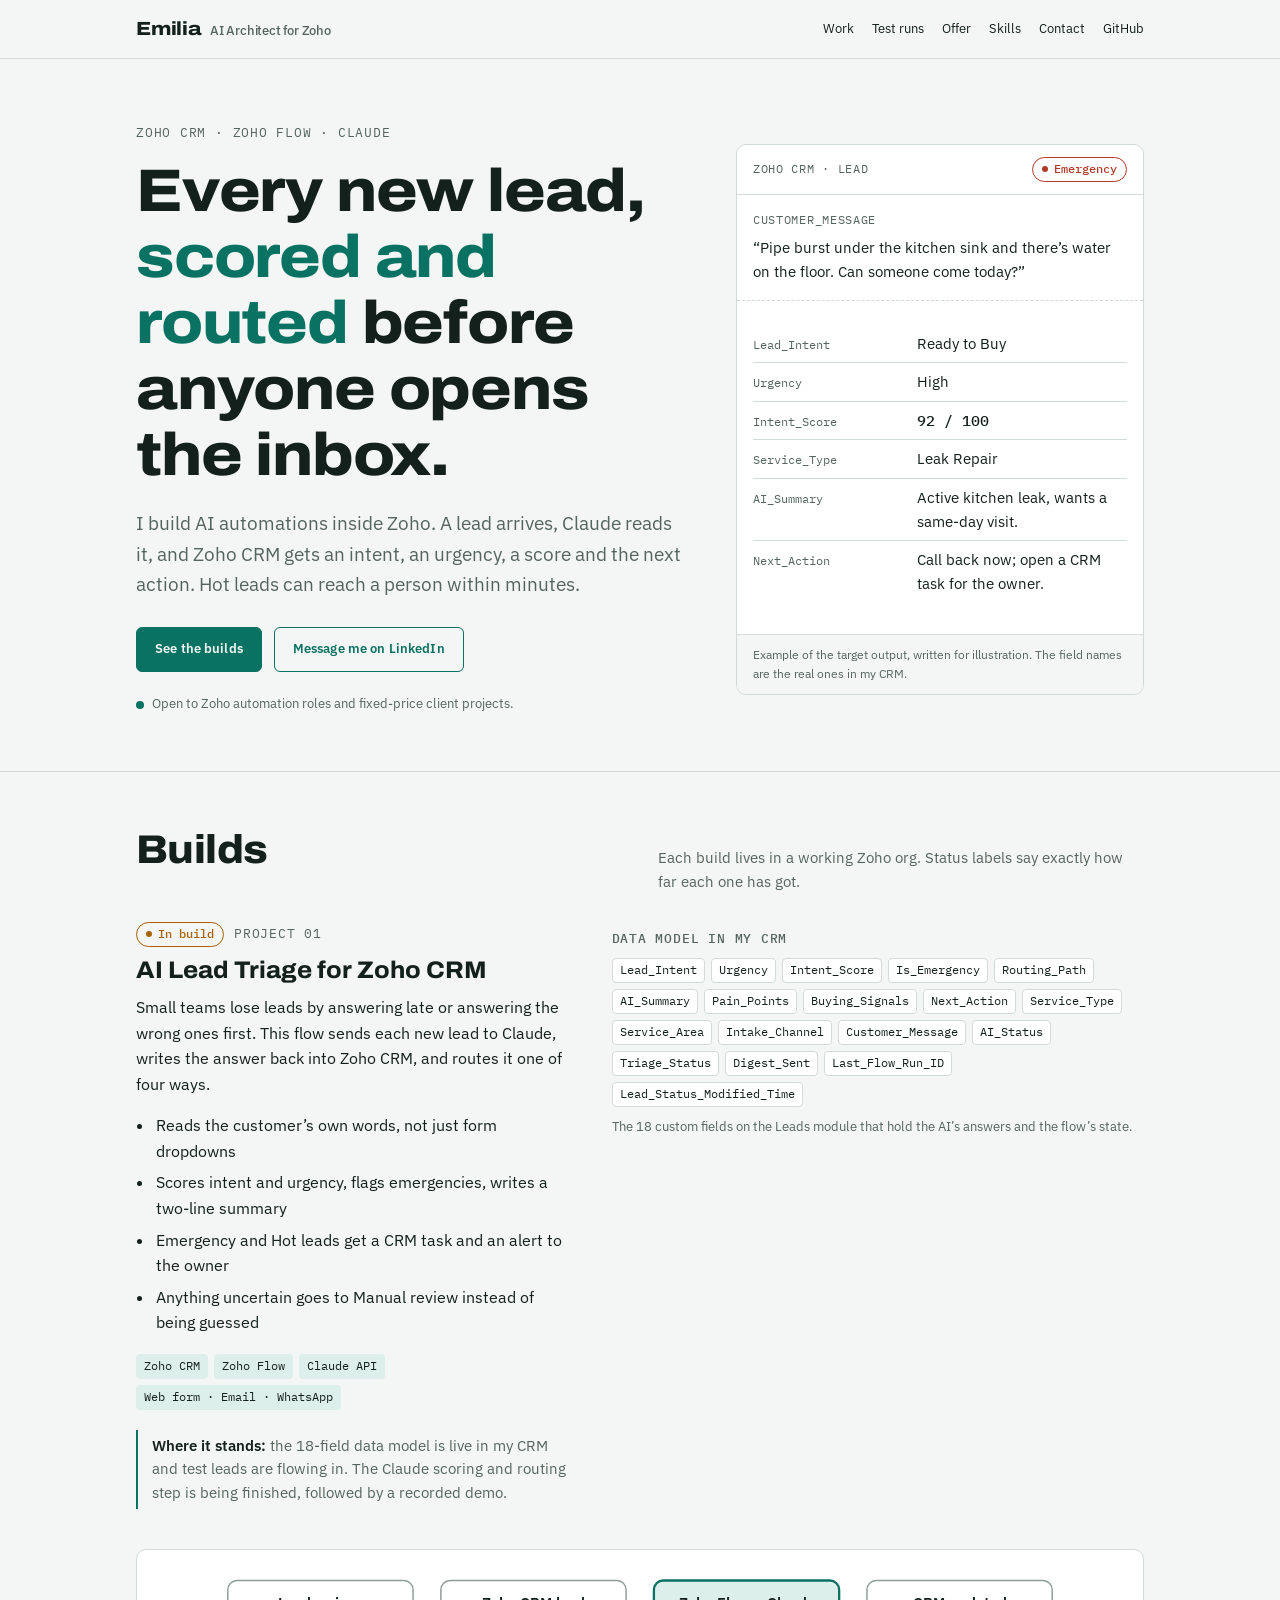
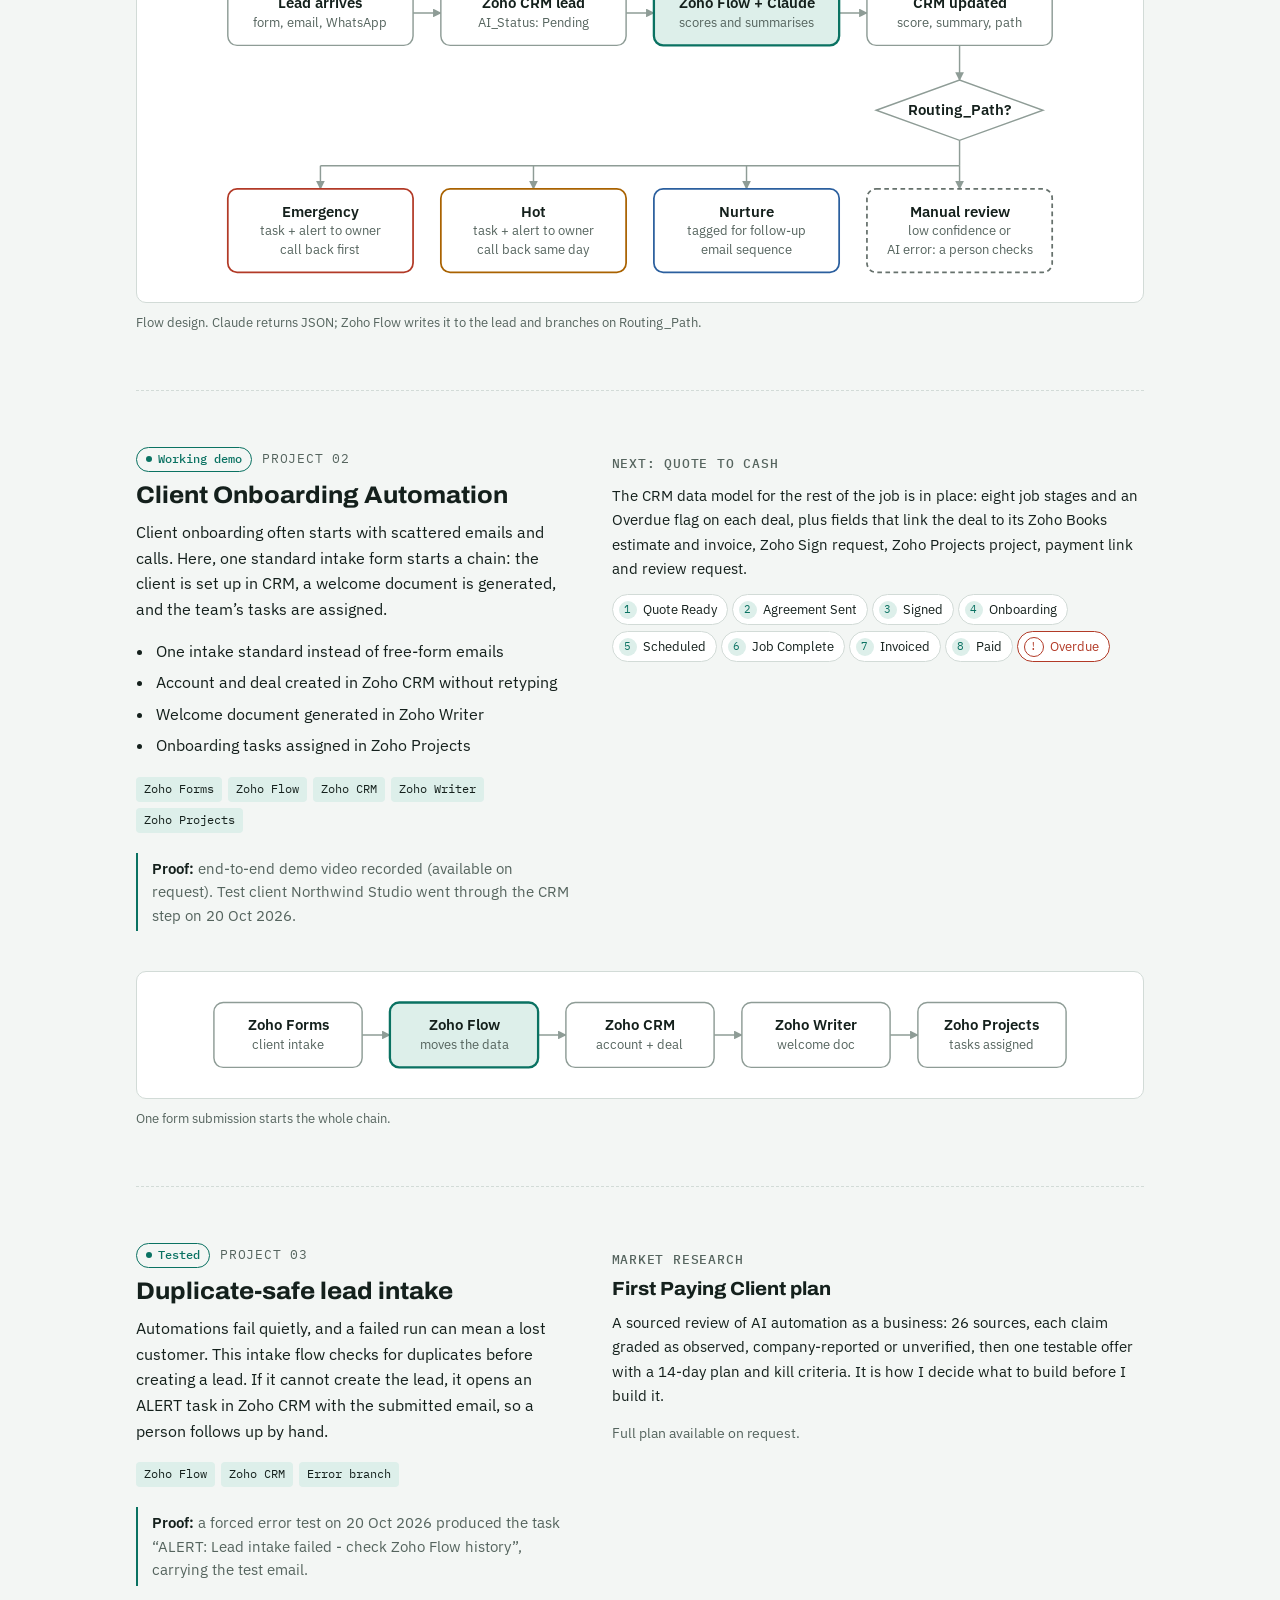
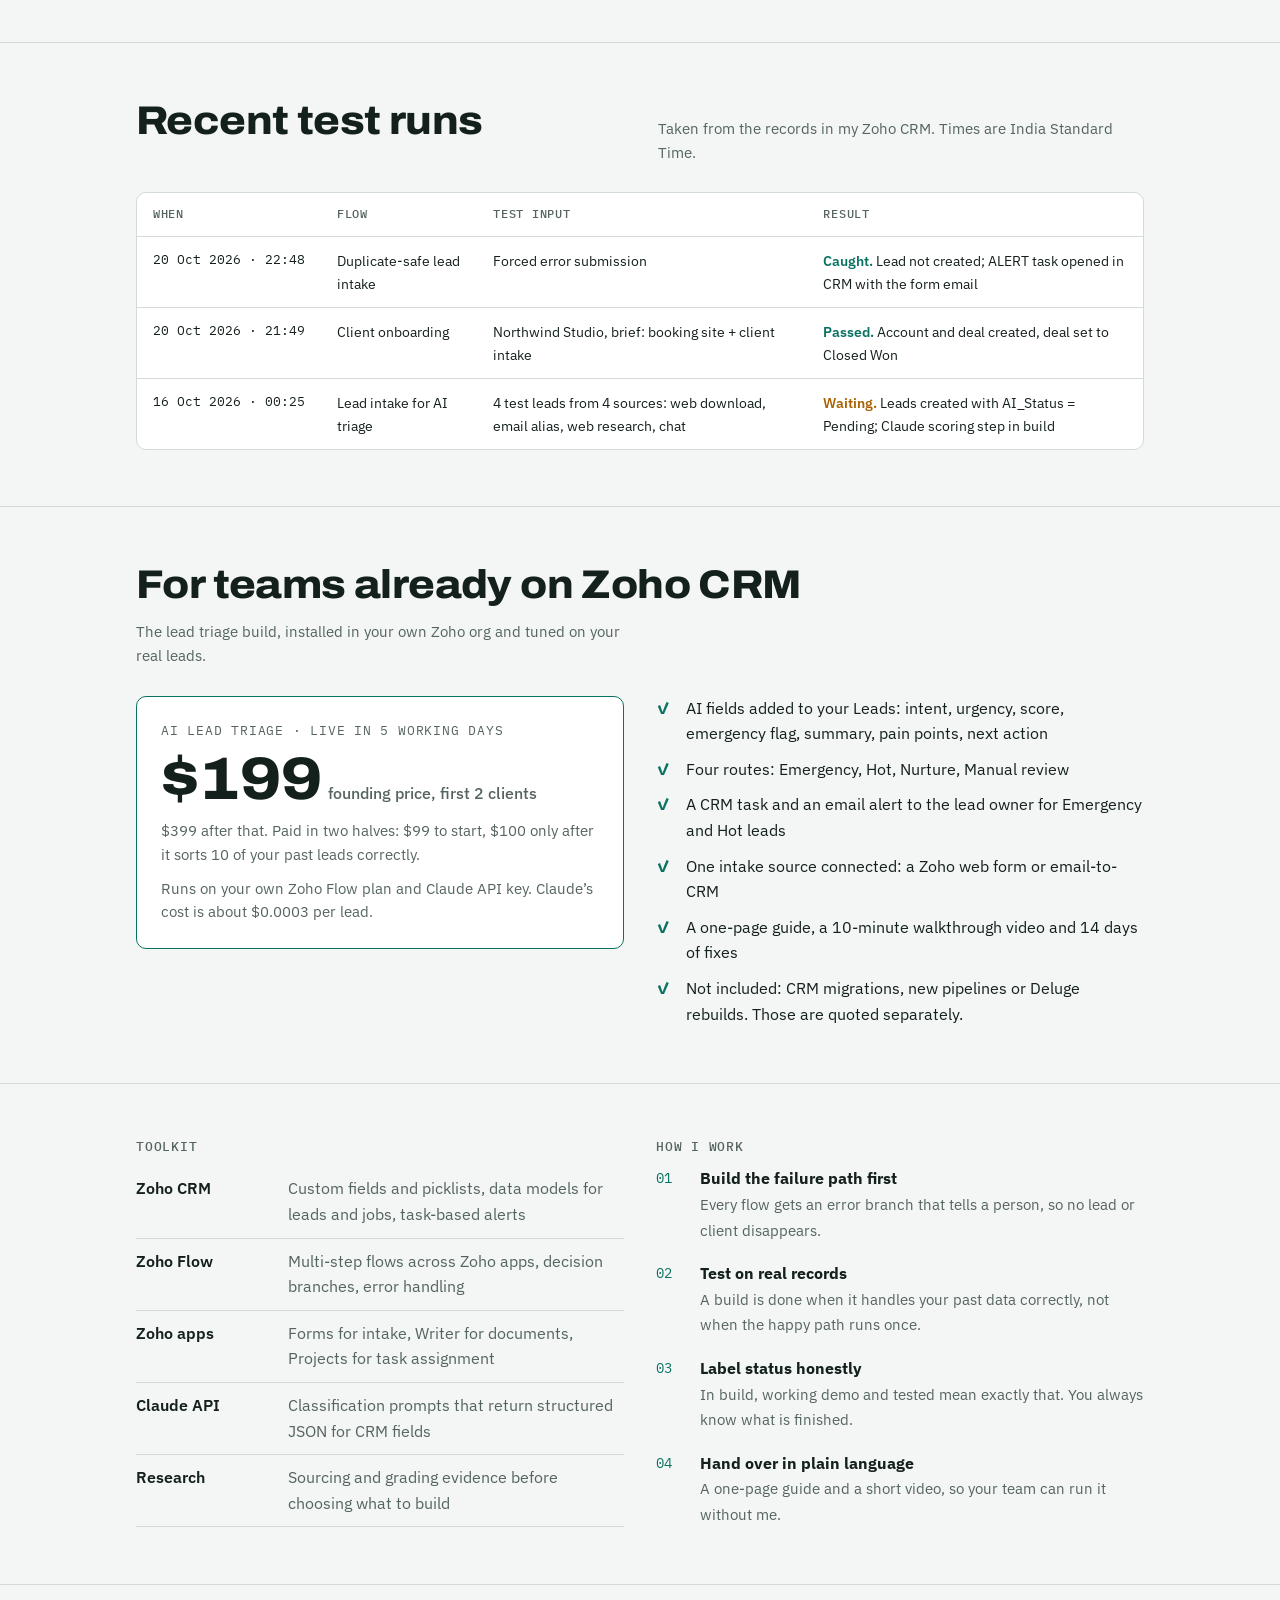
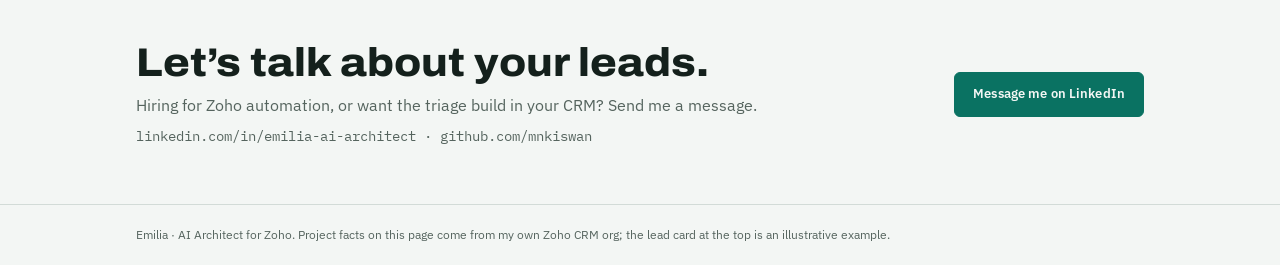
==== index.html @ be9b2804 "Add portfolio site" ====
<!doctype html>
<html lang="en">
<head>
<meta charset="utf-8">
<meta name="viewport" content="width=device-width, initial-scale=1, viewport-fit=cover">
<title>Emilia, AI Architect</title>
<meta name="description" content="Emilia, AI Architect for Zoho: AI lead triage, client onboarding and reliable Zoho Flow automations built with Zoho CRM and Claude.">
<meta property="og:title" content="Emilia, AI Architect for Zoho">
<meta property="og:description" content="Emilia, AI Architect for Zoho: AI lead triage, client onboarding and reliable Zoho Flow automations built with Zoho CRM and Claude.">
<meta property="og:type" content="website">
<meta property="og:url" content="https://mnkiswan.github.io/">
<meta name="color-scheme" content="light dark">
<link rel="icon" href="data:image/svg+xml,%3Csvg xmlns='http://www.w3.org/2000/svg' viewBox='0 0 32 32'%3E%3Crect width='32' height='32' rx='7' fill='%230A7262'/%3E%3Ctext x='16' y='22' font-family='Arial' font-weight='700' font-size='17' fill='white' text-anchor='middle'%3EE%3C/text%3E%3C/svg%3E">
<link rel="preconnect" href="https://fonts.googleapis.com">
<link rel="preconnect" href="https://fonts.gstatic.com" crossorigin>
<link rel="stylesheet" href="https://fonts.googleapis.com/css2?family=Archivo:wdth,wght@62..125,100..900&family=IBM+Plex+Mono:wght@400;500&family=IBM+Plex+Sans:wght@400;500;600&display=swap">
<style>
html { -webkit-text-size-adjust: 100%; scroll-behavior: smooth; }
body { margin: 0; }
img { max-width: 100%; }
[hidden] { display: none !important; }

/* Layout: one 1040px column on cool field-manual paper. Hero = thesis left, an example lead card right.
   Each project is a band: status chip, what it does, a schematic, then the evidence from the CRM. */
:root {
  --paper: #F3F6F4;
  --panel: #FFFFFF;
  --ink: #14201C;
  --muted: #55645E;
  --rule: #D2DBD7;
  --line: #8E9C96;
  --accent: #0A7262;
  --accent-soft: #DDEFEA;
  --crit: #B23A27;
  --hot: #A96200;
  --nurture: #2B5F9E;
  --review: #66716C;
  --f-display: "Archivo", "Arial Narrow", "Helvetica Neue", Arial, sans-serif;
  --f-body: "IBM Plex Sans", system-ui, -apple-system, "Segoe UI", Roboto, sans-serif;
  --f-mono: "IBM Plex Mono", ui-monospace, SFMono-Regular, Menlo, Consolas, monospace;
  --step--1: 0.8125rem;
  --step-0: 1rem;
  --step-1: 1.1875rem;
  --step-2: 1.5rem;
  --step-3: clamp(1.75rem, 1.2rem + 2.2vw, 2.5rem);
  --step-4: clamp(2.25rem, 1.4rem + 3.6vw, 3.75rem);
}
@media (prefers-color-scheme: dark) {
  :root:not([data-theme="light"]) {
    --paper: #0E1412; --panel: #151D1A; --ink: #E3ECE8; --muted: #98A9A2; --rule: #26322E; --line: #6A7A74;
    --accent: #48C4AE; --accent-soft: #12302A; --crit: #EA7864; --hot: #E2A443; --nurture: #78A9E6; --review: #A3AEA9;
    color-scheme: dark;
  }
}
:root[data-theme="dark"] {
  --paper: #0E1412; --panel: #151D1A; --ink: #E3ECE8; --muted: #98A9A2; --rule: #26322E; --line: #6A7A74;
  --accent: #48C4AE; --accent-soft: #12302A; --crit: #EA7864; --hot: #E2A443; --nurture: #78A9E6; --review: #A3AEA9;
  color-scheme: dark;
}

* { box-sizing: border-box; }
body {
  background: var(--paper);
  color: var(--ink);
  font-family: var(--f-body);
  font-size: var(--step-0);
  line-height: 1.6;
  -webkit-font-smoothing: antialiased;
}
.wrap {
  max-width: 1040px;
  margin: 0 auto;
  padding-left: max(16px, env(safe-area-inset-left, 0px));
  padding-right: max(16px, env(safe-area-inset-right, 0px));
}
a { color: var(--accent); text-underline-offset: 3px; }
a:focus-visible, button:focus-visible { outline: 2px solid var(--accent); outline-offset: 3px; border-radius: 4px; }
h1, h2, h3 { font-family: var(--f-display); text-wrap: balance; margin: 0; line-height: 1.1; }
p { margin: 0; }
.mono { font-family: var(--f-mono); }
.eyebrow {
  font-family: var(--f-mono); font-size: var(--step--1); letter-spacing: 0.06em; text-transform: uppercase; color: var(--muted);
}

/* Top bar */
.top { border-bottom: 1px solid var(--rule); }
.top .wrap { display: flex; flex-wrap: wrap; align-items: center; justify-content: space-between; gap: 12px; padding-block: 14px; }
.brand { font-family: var(--f-display); font-weight: 800; font-stretch: 115%; font-size: var(--step-1); letter-spacing: -0.01em; }
.brand span { color: var(--muted); font-weight: 500; font-stretch: 100%; font-family: var(--f-body); font-size: var(--step--1); margin-left: 8px; }
.nav { display: flex; flex-wrap: wrap; gap: 18px; font-size: var(--step--1); }
.nav a { color: var(--ink); text-decoration: none; }
.nav a:hover { color: var(--accent); }

/* Hero */
.hero .wrap { display: grid; grid-template-columns: minmax(0, 1.15fr) minmax(0, 0.85fr); gap: 48px; align-items: center; padding-block: 64px 56px; }
.hero h1 { font-size: var(--step-4); font-weight: 800; font-stretch: 112%; letter-spacing: -0.02em; margin-top: 14px; }
.hero h1 em { font-style: normal; color: var(--accent); }
.hero .lede { margin-top: 20px; font-size: var(--step-1); color: var(--muted); max-width: 34em; }
.cta { margin-top: 28px; display: flex; flex-wrap: wrap; gap: 12px; }
.btn {
  display: inline-flex; align-items: center; gap: 8px; padding: 11px 18px; border-radius: 6px; font-weight: 600;
  text-decoration: none; border: 1.5px solid var(--accent); font-size: var(--step--1); letter-spacing: 0.01em;
}
.btn.solid { background: var(--accent); color: var(--paper); }
.btn.ghost { color: var(--accent); background: transparent; }
.btn:hover { filter: brightness(1.08); }
.open { margin-top: 22px; font-size: var(--step--1); color: var(--muted); display: flex; align-items: center; gap: 8px; }
.open::before { content: ""; width: 8px; height: 8px; border-radius: 50%; background: var(--accent); flex: none; }

/* Example lead card */
.leadcard { background: var(--panel); border: 1px solid var(--rule); border-radius: 10px; overflow: hidden; min-width: 0; }
.leadcard header { display: flex; justify-content: space-between; align-items: center; gap: 10px; padding: 12px 16px; border-bottom: 1px solid var(--rule); }
.leadcard header .eyebrow { font-size: 0.72rem; }
.msg { padding: 16px; border-bottom: 1px dashed var(--rule); }
.msg .eyebrow { font-size: 0.72rem; }
.msg p { margin-top: 6px; font-size: 0.95rem; }
.fields { padding: 8px 16px 16px; display: grid; gap: 0; }
.field { display: grid; grid-template-columns: 9.5em minmax(0, 1fr); gap: 12px; padding: 7px 0; border-bottom: 1px solid var(--rule); align-items: baseline; }
.field:last-child { border-bottom: 0; }
.field dt { font-family: var(--f-mono); font-size: 0.78rem; color: var(--muted); }
.field dd { margin: 0; font-size: 0.92rem; min-width: 0; }
.score { font-family: var(--f-mono); font-variant-numeric: tabular-nums; font-weight: 500; }
.chip {
  display: inline-flex; align-items: center; gap: 6px; font-family: var(--f-mono); font-size: 0.74rem; font-weight: 500;
  padding: 2px 9px; border-radius: 999px; border: 1px solid currentColor; white-space: nowrap; line-height: 1.6;
}
.chip::before { content: ""; width: 6px; height: 6px; border-radius: 50%; background: currentColor; }
.c-crit { color: var(--crit); } .c-hot { color: var(--hot); } .c-nurture { color: var(--nurture); } .c-review { color: var(--review); } .c-accent { color: var(--accent); }
.note { font-size: 0.75rem; color: var(--muted); padding: 10px 16px; background: var(--paper); border-top: 1px solid var(--rule); }

/* Sections */
section.band { border-top: 1px solid var(--rule); }
section.band > .wrap { padding-block: 56px; }
.sec-head { display: flex; flex-wrap: wrap; align-items: baseline; justify-content: space-between; gap: 12px 24px; margin-bottom: 28px; }
.sec-head h2 { font-size: var(--step-3); font-weight: 800; font-stretch: 108%; letter-spacing: -0.015em; }
.sec-head p { color: var(--muted); max-width: 32em; font-size: 0.95rem; }

.project { display: grid; grid-template-columns: minmax(0, 0.9fr) minmax(0, 1.1fr); gap: 40px; }
.project + .project { margin-top: 56px; padding-top: 56px; border-top: 1px dashed var(--rule); }
.project h3 { font-size: var(--step-2); font-weight: 750; font-stretch: 105%; margin-top: 10px; }
.project .summary { margin-top: 12px; max-width: 34em; }
.project ul { margin: 16px 0 0; padding-left: 1.1em; display: grid; gap: 6px; }
.project li { padding-left: 2px; }
.stack { margin-top: 18px; display: flex; flex-wrap: wrap; gap: 6px; }
.tag { font-family: var(--f-mono); font-size: 0.74rem; padding: 3px 8px; border-radius: 4px; background: var(--accent-soft); color: var(--ink); }
.status-row { display: flex; flex-wrap: wrap; align-items: center; gap: 10px; }
.evidence { margin-top: 20px; border-left: 2px solid var(--accent); padding: 4px 0 4px 14px; font-size: 0.92rem; color: var(--muted); }
.evidence strong { color: var(--ink); font-weight: 600; }

.diagram, .side { min-width: 0; }
.project .full { grid-column: 1 / -1; order: 3; }
.full .scroll svg { max-width: 880px; margin: 0 auto; }
.side .schema { margin-top: 0; }
.scroll { overflow-x: auto; border: 1px solid var(--rule); border-radius: 10px; background: var(--panel); padding: 12px; }
.scroll svg { display: block; width: 100%; min-width: 620px; height: auto; }
.cap { margin-top: 10px; font-size: 0.8rem; color: var(--muted); }

/* SVG styling through tokens */
.d-box { fill: var(--panel); stroke: var(--line); stroke-width: 1.25; }
.d-main { fill: var(--accent-soft); stroke: var(--accent); stroke-width: 2; }
.d-edge { fill: none; stroke: var(--line); stroke-width: 1.25; }
.d-head { fill: var(--line); }
.d-name { fill: var(--ink); font-family: var(--f-body); font-weight: 600; font-size: 13px; }
.d-sub { fill: var(--muted); font-family: var(--f-body); font-size: 11.5px; }
.d-crit { fill: var(--panel); stroke: var(--crit); stroke-width: 1.5; }
.d-hot { fill: var(--panel); stroke: var(--hot); stroke-width: 1.5; }
.d-nurture { fill: var(--panel); stroke: var(--nurture); stroke-width: 1.5; }
.d-review { fill: var(--panel); stroke: var(--review); stroke-width: 1.5; stroke-dasharray: 4 3; }

/* Field list (data model) */
.schema { margin-top: 20px; display: flex; flex-wrap: wrap; gap: 6px; }
.schema code { font-family: var(--f-mono); font-size: 0.74rem; padding: 2px 7px; border: 1px solid var(--rule); border-radius: 4px; color: var(--ink); background: var(--panel); }

/* Job lifecycle stepper */
.stages { list-style: none; margin: 14px 0 0; padding: 0; display: flex; flex-wrap: wrap; gap: 6px 4px; counter-reset: st; }
.stages li { counter-increment: st; display: inline-flex; align-items: center; gap: 6px; font-size: 0.82rem; padding: 4px 10px 4px 6px; border: 1px solid var(--rule); border-radius: 999px; background: var(--panel); }
.stages li::before { content: counter(st); font-family: var(--f-mono); font-size: 0.7rem; width: 18px; height: 18px; border-radius: 50%; display: inline-grid; place-items: center; background: var(--accent-soft); color: var(--accent); }
.stages li.exception { border-color: var(--crit); color: var(--crit); }
.stages li.exception::before { content: "!"; background: transparent; color: var(--crit); border: 1px solid var(--crit); }

/* Run log */
.tablewrap { overflow-x: auto; border: 1px solid var(--rule); border-radius: 10px; background: var(--panel); }
table { width: 100%; border-collapse: collapse; min-width: 640px; font-size: 0.9rem; }
th, td { text-align: left; padding: 12px 16px; border-bottom: 1px solid var(--rule); vertical-align: top; }
th { font-family: var(--f-mono); font-size: 0.72rem; letter-spacing: 0.06em; text-transform: uppercase; color: var(--muted); font-weight: 500; }
tr:last-child td { border-bottom: 0; }
td.when { font-family: var(--f-mono); font-variant-numeric: tabular-nums; white-space: nowrap; font-size: 0.82rem; }
.ok { color: var(--accent); font-weight: 600; }
.warn { color: var(--hot); font-weight: 600; }

/* Offer */
.offer { display: grid; grid-template-columns: minmax(0, 1fr) minmax(0, 1fr); gap: 32px; align-items: start; }
.price { background: var(--panel); border: 1.5px solid var(--accent); border-radius: 10px; padding: 24px; }
.price .amount { font-family: var(--f-display); font-weight: 800; font-stretch: 110%; font-size: var(--step-4); line-height: 1; margin-top: 8px; font-variant-numeric: tabular-nums; }
.price .amount small { font-size: var(--step-0); font-weight: 500; color: var(--muted); font-family: var(--f-body); font-stretch: 100%; margin-left: 6px; }
.price p { margin-top: 10px; color: var(--muted); font-size: 0.92rem; }
.checks { list-style: none; padding: 0; margin: 0; display: grid; gap: 10px; }
.checks li { display: grid; grid-template-columns: 22px minmax(0, 1fr); gap: 8px; }
.checks li::before { content: "\2713"; color: var(--accent); font-weight: 700; }

/* Skills + principles */
.two { display: grid; grid-template-columns: minmax(0, 1fr) minmax(0, 1fr); gap: 32px; }
.kv { display: grid; gap: 0; margin: 0; }
.kv div { display: grid; grid-template-columns: 8.5em minmax(0, 1fr); gap: 16px; padding: 10px 0; border-bottom: 1px solid var(--rule); }
.kv dt { font-weight: 600; }
.kv dd { margin: 0; color: var(--muted); }
.principles { list-style: none; margin: 0; padding: 0; display: grid; gap: 18px; counter-reset: pr; }
.principles li { display: grid; grid-template-columns: 34px minmax(0, 1fr); gap: 10px; }
.principles li::before { counter-increment: pr; content: counter(pr, decimal-leading-zero); font-family: var(--f-mono); color: var(--accent); font-size: 0.85rem; padding-top: 2px; }
.principles strong { display: block; }
.principles span { color: var(--muted); font-size: 0.95rem; }
h3.minor { font-family: var(--f-mono); font-size: var(--step--1); font-weight: 500; letter-spacing: 0.06em; text-transform: uppercase; color: var(--muted); margin-bottom: 12px; }

/* Contact */
.contact { display: flex; flex-wrap: wrap; justify-content: space-between; align-items: center; gap: 20px; }
.contact h2 { font-size: var(--step-3); font-weight: 800; font-stretch: 108%; }
.contact p { color: var(--muted); margin-top: 8px; }
.url { font-family: var(--f-mono); font-size: 0.85rem; color: var(--muted); margin-top: 8px; word-break: break-all; }
footer { border-top: 1px solid var(--rule); }
footer .wrap { padding-block: 20px; font-size: 0.78rem; color: var(--muted); }

@media (max-width: 820px) {
  .hero .wrap, .project, .offer, .two { grid-template-columns: minmax(0, 1fr); }
  .hero .wrap { gap: 32px; padding-block: 40px; }
  section.band > .wrap { padding-block: 44px; }
}
@media (max-width: 480px) {
  .field { grid-template-columns: minmax(0, 1fr); gap: 2px; }
  .kv div { grid-template-columns: minmax(0, 1fr); gap: 2px; }
  .nav { gap: 14px; }
}
@media (prefers-reduced-motion: no-preference) {
  .btn { transition: filter .15s ease; }
}
</style>
</head>
<body>
<header class="top">
  <div class="wrap">
    <div class="brand">Emilia<span>AI Architect for Zoho</span></div>
    <nav class="nav" aria-label="Sections">
      <a href="#work">Work</a>
      <a href="#runs">Test runs</a>
      <a href="#offer">Offer</a>
      <a href="#skills">Skills</a>
      <a href="#contact">Contact</a>
      <a href="https://github.com/mnkiswan" target="_blank" rel="noopener">GitHub</a>
    </nav>
  </div>
</header>

<section class="hero">
  <div class="wrap">
    <div>
      <div class="eyebrow">Zoho CRM · Zoho Flow · Claude</div>
      <h1>Every new lead, <em>scored and routed</em> before anyone opens the inbox.</h1>
      <p class="lede">I build AI automations inside Zoho. A lead arrives, Claude reads it, and Zoho CRM gets an intent, an urgency, a score and the next action. Hot leads can reach a person within minutes.</p>
      <div class="cta">
        <a class="btn solid" href="#work">See the builds</a>
        <a class="btn ghost" href="https://www.linkedin.com/in/emilia-ai-architect/" target="_blank" rel="noopener">Message me on LinkedIn</a>
      </div>
      <p class="open">Open to Zoho automation roles and fixed-price client projects.</p>
    </div>

    <aside class="leadcard" aria-label="Example of the target output for one lead">
      <header>
        <span class="eyebrow">Zoho CRM · Lead</span>
        <span class="chip c-crit">Emergency</span>
      </header>
      <div class="msg">
        <div class="eyebrow">Customer_Message</div>
        <p>“Pipe burst under the kitchen sink and there’s water on the floor. Can someone come today?”</p>
      </div>
      <dl class="fields">
        <div class="field"><dt>Lead_Intent</dt><dd>Ready to Buy</dd></div>
        <div class="field"><dt>Urgency</dt><dd>High</dd></div>
        <div class="field"><dt>Intent_Score</dt><dd class="score">92 / 100</dd></div>
        <div class="field"><dt>Service_Type</dt><dd>Leak Repair</dd></div>
        <div class="field"><dt>AI_Summary</dt><dd>Active kitchen leak, wants a same-day visit.</dd></div>
        <div class="field"><dt>Next_Action</dt><dd>Call back now; open a CRM task for the owner.</dd></div>
      </dl>
      <div class="note">Example of the target output, written for illustration. The field names are the real ones in my CRM.</div>
    </aside>
  </div>
</section>

<section class="band" id="work">
  <div class="wrap">
    <div class="sec-head">
      <h2>Builds</h2>
      <p>Each build lives in a working Zoho org. Status labels say exactly how far each one has got.</p>
    </div>

    <!-- Project 1 -->
    <article class="project">
      <div>
        <div class="status-row">
          <span class="chip c-hot">In build</span>
          <span class="eyebrow">Project 01</span>
        </div>
        <h3>AI Lead Triage for Zoho CRM</h3>
        <p class="summary">Small teams lose leads by answering late or answering the wrong ones first. This flow sends each new lead to Claude, writes the answer back into Zoho CRM, and routes it one of four ways.</p>
        <ul>
          <li>Reads the customer’s own words, not just form dropdowns</li>
          <li>Scores intent and urgency, flags emergencies, writes a two-line summary</li>
          <li>Emergency and Hot leads get a CRM task and an alert to the owner</li>
          <li>Anything uncertain goes to Manual review instead of being guessed</li>
        </ul>
        <div class="stack">
          <span class="tag">Zoho CRM</span><span class="tag">Zoho Flow</span><span class="tag">Claude API</span><span class="tag">Web form · Email · WhatsApp</span>
        </div>
        <p class="evidence"><strong>Where it stands:</strong> the 18-field data model is live in my CRM and test leads are flowing in. The Claude scoring and routing step is being finished, followed by a recorded demo.</p>
      </div>
      <div class="diagram full">
        <div class="scroll">
          <svg viewBox="0 0 760 284" role="img" aria-label="Lead triage flow: lead arrives, enters Zoho CRM, Zoho Flow sends it to Claude, CRM is updated, then the lead is routed to Emergency, Hot, Nurture or Manual review">
            <defs>
              <marker id="tri-arrow" viewBox="0 0 10 10" refX="9" refY="5" markerWidth="6" markerHeight="6" orient="auto-start-reverse"><path class="d-head" d="M0 0L10 5L0 10z"/></marker>
            </defs>
            <g>
              <path class="d-edge" d="M184 44H208" marker-end="url(#tri-arrow)"/>
              <path class="d-edge" d="M368 44H392" marker-end="url(#tri-arrow)"/>
              <path class="d-edge" d="M552 44H576" marker-end="url(#tri-arrow)"/>
              <path class="d-edge" d="M656 72V102" marker-end="url(#tri-arrow)"/>
              <path class="d-edge" d="M656 154V176"/>
              <path class="d-edge" d="M104 176H656"/>
              <path class="d-edge" d="M104 176V196" marker-end="url(#tri-arrow)"/>
              <path class="d-edge" d="M288 176V196" marker-end="url(#tri-arrow)"/>
              <path class="d-edge" d="M472 176V196" marker-end="url(#tri-arrow)"/>
              <path class="d-edge" d="M656 176V196" marker-end="url(#tri-arrow)"/>
            </g>
            <rect class="d-box" x="24" y="16" width="160" height="56" rx="8"/>
            <text class="d-name" x="104" y="40" text-anchor="middle">Lead arrives</text>
            <text class="d-sub" x="104" y="56" text-anchor="middle">form, email, WhatsApp</text>
            <rect class="d-box" x="208" y="16" width="160" height="56" rx="8"/>
            <text class="d-name" x="288" y="40" text-anchor="middle">Zoho CRM lead</text>
            <text class="d-sub" x="288" y="56" text-anchor="middle">AI_Status: Pending</text>
            <rect class="d-main" x="392" y="16" width="160" height="56" rx="8"/>
            <text class="d-name" x="472" y="40" text-anchor="middle">Zoho Flow + Claude</text>
            <text class="d-sub" x="472" y="56" text-anchor="middle">scores and summarises</text>
            <rect class="d-box" x="576" y="16" width="160" height="56" rx="8"/>
            <text class="d-name" x="656" y="40" text-anchor="middle">CRM updated</text>
            <text class="d-sub" x="656" y="56" text-anchor="middle">score, summary, path</text>
            <polygon class="d-box" points="584,128 656,102 728,128 656,154"/>
            <text class="d-name" x="656" y="132" text-anchor="middle">Routing_Path?</text>
            <rect class="d-crit" x="24" y="196" width="160" height="72" rx="8"/>
            <text class="d-name" x="104" y="220" text-anchor="middle">Emergency</text>
            <text class="d-sub" x="104" y="236" text-anchor="middle">task + alert to owner</text>
            <text class="d-sub" x="104" y="252" text-anchor="middle">call back first</text>
            <rect class="d-hot" x="208" y="196" width="160" height="72" rx="8"/>
            <text class="d-name" x="288" y="220" text-anchor="middle">Hot</text>
            <text class="d-sub" x="288" y="236" text-anchor="middle">task + alert to owner</text>
            <text class="d-sub" x="288" y="252" text-anchor="middle">call back same day</text>
            <rect class="d-nurture" x="392" y="196" width="160" height="72" rx="8"/>
            <text class="d-name" x="472" y="220" text-anchor="middle">Nurture</text>
            <text class="d-sub" x="472" y="236" text-anchor="middle">tagged for follow-up</text>
            <text class="d-sub" x="472" y="252" text-anchor="middle">email sequence</text>
            <rect class="d-review" x="576" y="196" width="160" height="72" rx="8"/>
            <text class="d-name" x="656" y="220" text-anchor="middle">Manual review</text>
            <text class="d-sub" x="656" y="236" text-anchor="middle">low confidence or</text>
            <text class="d-sub" x="656" y="252" text-anchor="middle">AI error: a person checks</text>
          </svg>
        </div>
        <p class="cap">Flow design. Claude returns JSON; Zoho Flow writes it to the lead and branches on Routing_Path.</p>
      </div>
      <div class="side">
        <h3 class="minor">Data model in my CRM</h3>
        <div class="schema" aria-label="Custom lead fields in the CRM">
          <code>Lead_Intent</code><code>Urgency</code><code>Intent_Score</code><code>Is_Emergency</code><code>Routing_Path</code><code>AI_Summary</code><code>Pain_Points</code><code>Buying_Signals</code><code>Next_Action</code><code>Service_Type</code><code>Service_Area</code><code>Intake_Channel</code><code>Customer_Message</code><code>AI_Status</code><code>Triage_Status</code><code>Digest_Sent</code><code>Last_Flow_Run_ID</code><code>Lead_Status_Modified_Time</code>
        </div>
        <p class="cap">The 18 custom fields on the Leads module that hold the AI’s answers and the flow’s state.</p>
      </div>
    </article>

    <!-- Project 2 -->
    <article class="project">
      <div>
        <div class="status-row">
          <span class="chip c-accent">Working demo</span>
          <span class="eyebrow">Project 02</span>
        </div>
        <h3>Client Onboarding Automation</h3>
        <p class="summary">Client onboarding often starts with scattered emails and calls. Here, one standard intake form starts a chain: the client is set up in CRM, a welcome document is generated, and the team’s tasks are assigned.</p>
        <ul>
          <li>One intake standard instead of free-form emails</li>
          <li>Account and deal created in Zoho CRM without retyping</li>
          <li>Welcome document generated in Zoho Writer</li>
          <li>Onboarding tasks assigned in Zoho Projects</li>
        </ul>
        <div class="stack">
          <span class="tag">Zoho Forms</span><span class="tag">Zoho Flow</span><span class="tag">Zoho CRM</span><span class="tag">Zoho Writer</span><span class="tag">Zoho Projects</span>
        </div>
        <p class="evidence"><strong>Proof:</strong> end-to-end demo video recorded (available on request). Test client Northwind Studio went through the CRM step on 20 Oct 2026.</p>
      </div>
      <div class="diagram full">
        <div class="scroll">
          <svg viewBox="0 0 760 88" role="img" aria-label="Onboarding chain: Zoho Forms intake, Zoho Flow, Zoho CRM account and deal, Zoho Writer welcome doc, Zoho Projects tasks">
            <defs>
              <marker id="onb-arrow" viewBox="0 0 10 10" refX="9" refY="5" markerWidth="6" markerHeight="6" orient="auto-start-reverse"><path class="d-head" d="M0 0L10 5L0 10z"/></marker>
            </defs>
            <path class="d-edge" d="M140 44H164" marker-end="url(#onb-arrow)"/>
            <path class="d-edge" d="M292 44H316" marker-end="url(#onb-arrow)"/>
            <path class="d-edge" d="M444 44H468" marker-end="url(#onb-arrow)"/>
            <path class="d-edge" d="M596 44H620" marker-end="url(#onb-arrow)"/>
            <rect class="d-box" x="12" y="16" width="128" height="56" rx="8"/>
            <text class="d-name" x="76" y="40" text-anchor="middle">Zoho Forms</text>
            <text class="d-sub" x="76" y="56" text-anchor="middle">client intake</text>
            <rect class="d-main" x="164" y="16" width="128" height="56" rx="8"/>
            <text class="d-name" x="228" y="40" text-anchor="middle">Zoho Flow</text>
            <text class="d-sub" x="228" y="56" text-anchor="middle">moves the data</text>
            <rect class="d-box" x="316" y="16" width="128" height="56" rx="8"/>
            <text class="d-name" x="380" y="40" text-anchor="middle">Zoho CRM</text>
            <text class="d-sub" x="380" y="56" text-anchor="middle">account + deal</text>
            <rect class="d-box" x="468" y="16" width="128" height="56" rx="8"/>
            <text class="d-name" x="532" y="40" text-anchor="middle">Zoho Writer</text>
            <text class="d-sub" x="532" y="56" text-anchor="middle">welcome doc</text>
            <rect class="d-box" x="620" y="16" width="128" height="56" rx="8"/>
            <text class="d-name" x="684" y="40" text-anchor="middle">Zoho Projects</text>
            <text class="d-sub" x="684" y="56" text-anchor="middle">tasks assigned</text>
          </svg>
        </div>
        <p class="cap">One form submission starts the whole chain.</p>
      </div>
      <div class="side">
        <h3 class="minor">Next: quote to cash</h3>
        <p style="font-size:0.95rem">The CRM data model for the rest of the job is in place: eight job stages and an Overdue flag on each deal, plus fields that link the deal to its Zoho Books estimate and invoice, Zoho Sign request, Zoho Projects project, payment link and review request.</p>
        <ol class="stages" aria-label="Job_Status stages">
          <li>Quote Ready</li><li>Agreement Sent</li><li>Signed</li><li>Onboarding</li><li>Scheduled</li><li>Job Complete</li><li>Invoiced</li><li>Paid</li><li class="exception">Overdue</li>
        </ol>
      </div>
    </article>

    <!-- Project 3 -->
    <article class="project">
      <div>
        <div class="status-row">
          <span class="chip c-accent">Tested</span>
          <span class="eyebrow">Project 03</span>
        </div>
        <h3>Duplicate-safe lead intake</h3>
        <p class="summary">Automations fail quietly, and a failed run can mean a lost customer. This intake flow checks for duplicates before creating a lead. If it cannot create the lead, it opens an ALERT task in Zoho CRM with the submitted email, so a person follows up by hand.</p>
        <div class="stack">
          <span class="tag">Zoho Flow</span><span class="tag">Zoho CRM</span><span class="tag">Error branch</span>
        </div>
        <p class="evidence"><strong>Proof:</strong> a forced error test on 20 Oct 2026 produced the task “ALERT: Lead intake failed - check Zoho Flow history”, carrying the test email.</p>
      </div>
      <div>
        <h3 class="minor">Market research</h3>
        <h3 style="font-size:var(--step-1);margin-top:0">First Paying Client plan</h3>
        <p style="margin-top:10px;font-size:0.95rem">A sourced review of AI automation as a business: 26 sources, each claim graded as observed, company-reported or unverified, then one testable offer with a 14-day plan and kill criteria. It is how I decide what to build before I build it.</p>
        <p style="margin-top:14px;font-size:0.9rem;color:var(--muted)">Full plan available on request.</p>
      </div>
    </article>
  </div>
</section>

<section class="band" id="runs">
  <div class="wrap">
    <div class="sec-head">
      <h2>Recent test runs</h2>
      <p>Taken from the records in my Zoho CRM. Times are India Standard Time.</p>
    </div>
    <div class="tablewrap">
      <table>
        <thead><tr><th scope="col">When</th><th scope="col">Flow</th><th scope="col">Test input</th><th scope="col">Result</th></tr></thead>
        <tbody>
          <tr><td class="when">20 Oct 2026 · 22:48</td><td>Duplicate-safe lead intake</td><td>Forced error submission</td><td><span class="ok">Caught.</span> Lead not created; ALERT task opened in CRM with the form email</td></tr>
          <tr><td class="when">20 Oct 2026 · 21:49</td><td>Client onboarding</td><td>Northwind Studio, brief: booking site + client intake</td><td><span class="ok">Passed.</span> Account and deal created, deal set to Closed Won</td></tr>
          <tr><td class="when">16 Oct 2026 · 00:25</td><td>Lead intake for AI triage</td><td>4 test leads from 4 sources: web download, email alias, web research, chat</td><td><span class="warn">Waiting.</span> Leads created with AI_Status = Pending; Claude scoring step in build</td></tr>
        </tbody>
      </table>
    </div>
  </div>
</section>

<section class="band" id="offer">
  <div class="wrap">
    <div class="sec-head">
      <h2>For teams already on Zoho CRM</h2>
      <p>The lead triage build, installed in your own Zoho org and tuned on your real leads.</p>
    </div>
    <div class="offer">
      <div class="price">
        <div class="eyebrow">AI Lead Triage · live in 5 working days</div>
        <div class="amount">$199<small>founding price, first 2 clients</small></div>
        <p>$399 after that. Paid in two halves: $99 to start, $100 only after it sorts 10 of your past leads correctly.</p>
        <p>Runs on your own Zoho Flow plan and Claude API key. Claude’s cost is about $0.0003 per lead.</p>
      </div>
      <ul class="checks">
        <li><span>AI fields added to your Leads: intent, urgency, score, emergency flag, summary, pain points, next action</span></li>
        <li><span>Four routes: Emergency, Hot, Nurture, Manual review</span></li>
        <li><span>A CRM task and an email alert to the lead owner for Emergency and Hot leads</span></li>
        <li><span>One intake source connected: a Zoho web form or email-to-CRM</span></li>
        <li><span>A one-page guide, a 10-minute walkthrough video and 14 days of fixes</span></li>
        <li><span>Not included: CRM migrations, new pipelines or Deluge rebuilds. Those are quoted separately.</span></li>
      </ul>
    </div>
  </div>
</section>

<section class="band" id="skills">
  <div class="wrap">
    <div class="two">
      <div>
        <h3 class="minor">Toolkit</h3>
        <dl class="kv">
          <div><dt>Zoho CRM</dt><dd>Custom fields and picklists, data models for leads and jobs, task-based alerts</dd></div>
          <div><dt>Zoho Flow</dt><dd>Multi-step flows across Zoho apps, decision branches, error handling</dd></div>
          <div><dt>Zoho apps</dt><dd>Forms for intake, Writer for documents, Projects for task assignment</dd></div>
          <div><dt>Claude API</dt><dd>Classification prompts that return structured JSON for CRM fields</dd></div>
          <div><dt>Research</dt><dd>Sourcing and grading evidence before choosing what to build</dd></div>
        </dl>
      </div>
      <div>
        <h3 class="minor">How I work</h3>
        <ol class="principles">
          <li><div><strong>Build the failure path first</strong><span>Every flow gets an error branch that tells a person, so no lead or client disappears.</span></div></li>
          <li><div><strong>Test on real records</strong><span>A build is done when it handles your past data correctly, not when the happy path runs once.</span></div></li>
          <li><div><strong>Label status honestly</strong><span>In build, working demo and tested mean exactly that. You always know what is finished.</span></div></li>
          <li><div><strong>Hand over in plain language</strong><span>A one-page guide and a short video, so your team can run it without me.</span></div></li>
        </ol>
      </div>
    </div>
  </div>
</section>

<section class="band" id="contact">
  <div class="wrap contact">
    <div>
      <h2>Let’s talk about your leads.</h2>
      <p>Hiring for Zoho automation, or want the triage build in your CRM? Send me a message.</p>
      <p class="url">linkedin.com/in/emilia-ai-architect · github.com/mnkiswan</p>
    </div>
    <a class="btn solid" href="https://www.linkedin.com/in/emilia-ai-architect/" target="_blank" rel="noopener">Message me on LinkedIn</a>
  </div>
</section>

<footer>
  <div class="wrap">Emilia · AI Architect for Zoho. Project facts on this page come from my own Zoho CRM org; the lead card at the top is an illustrative example.</div>
</footer>
</body>
</html>
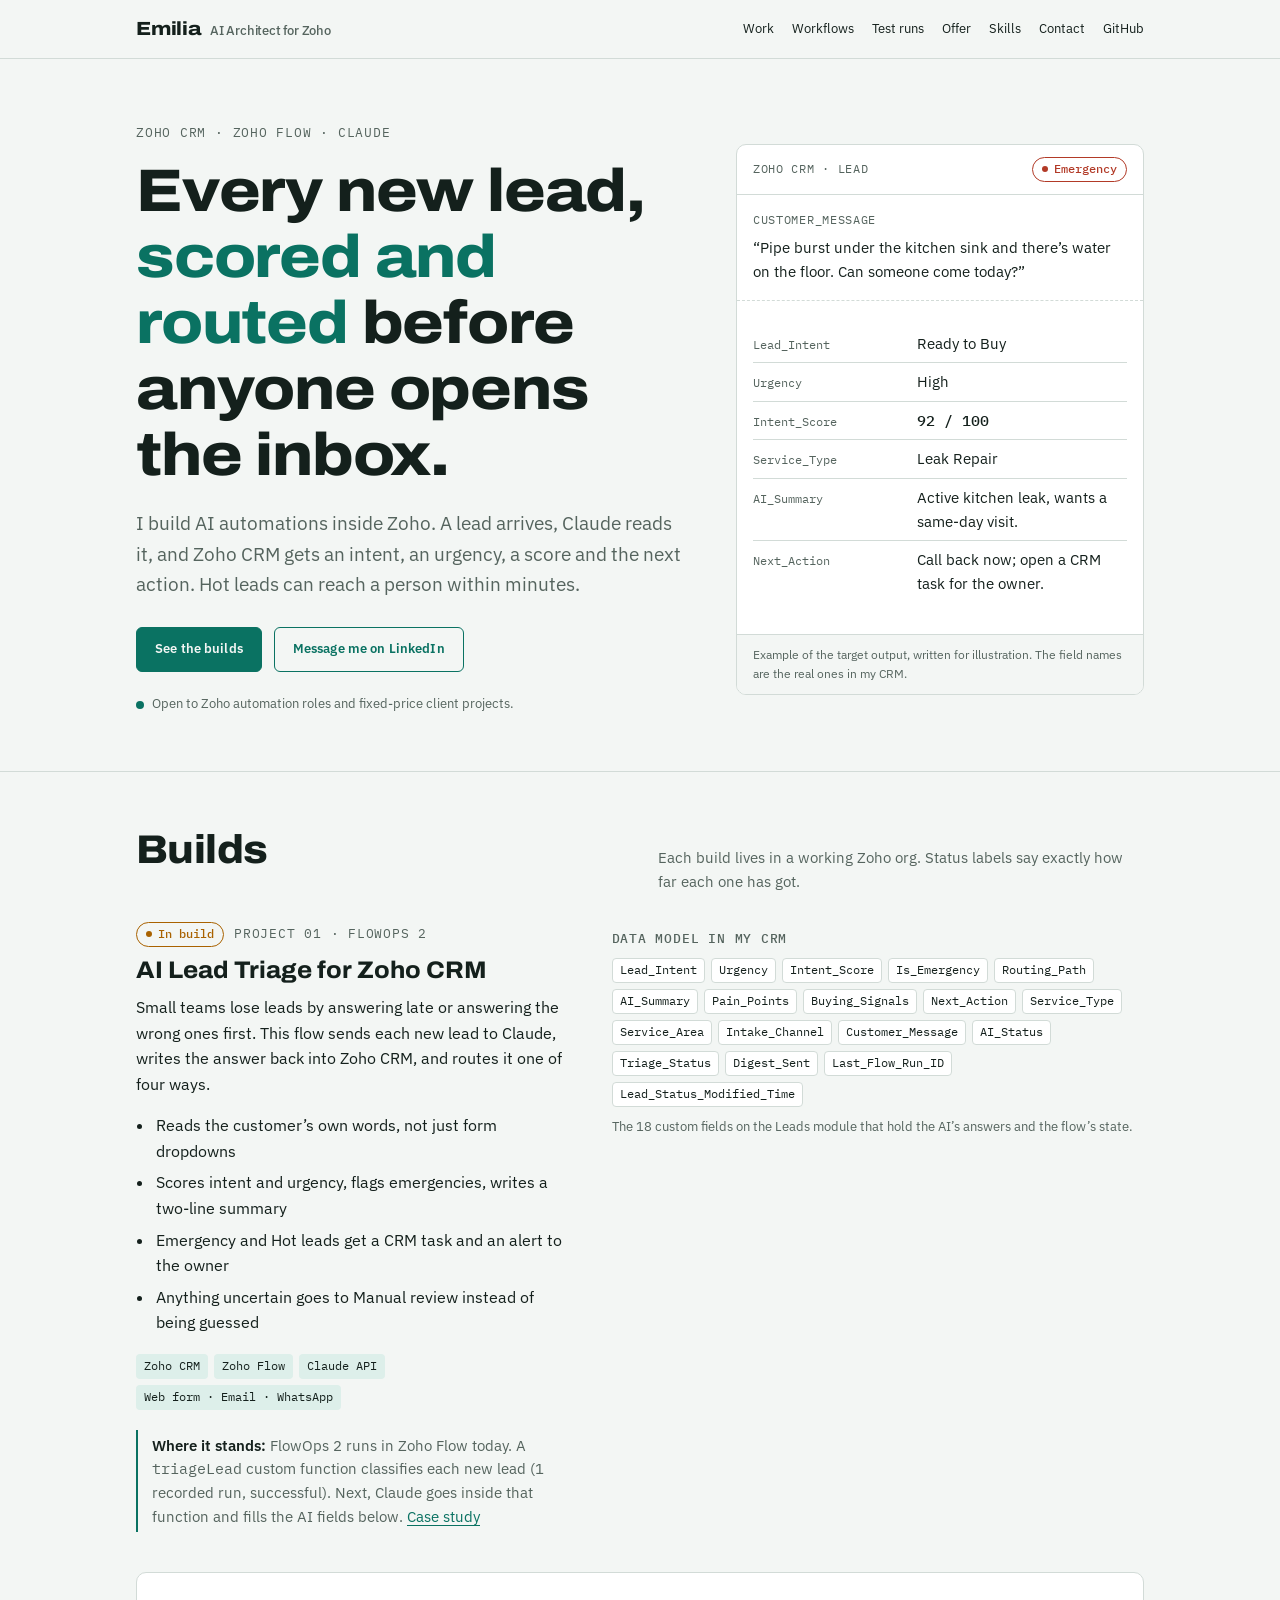
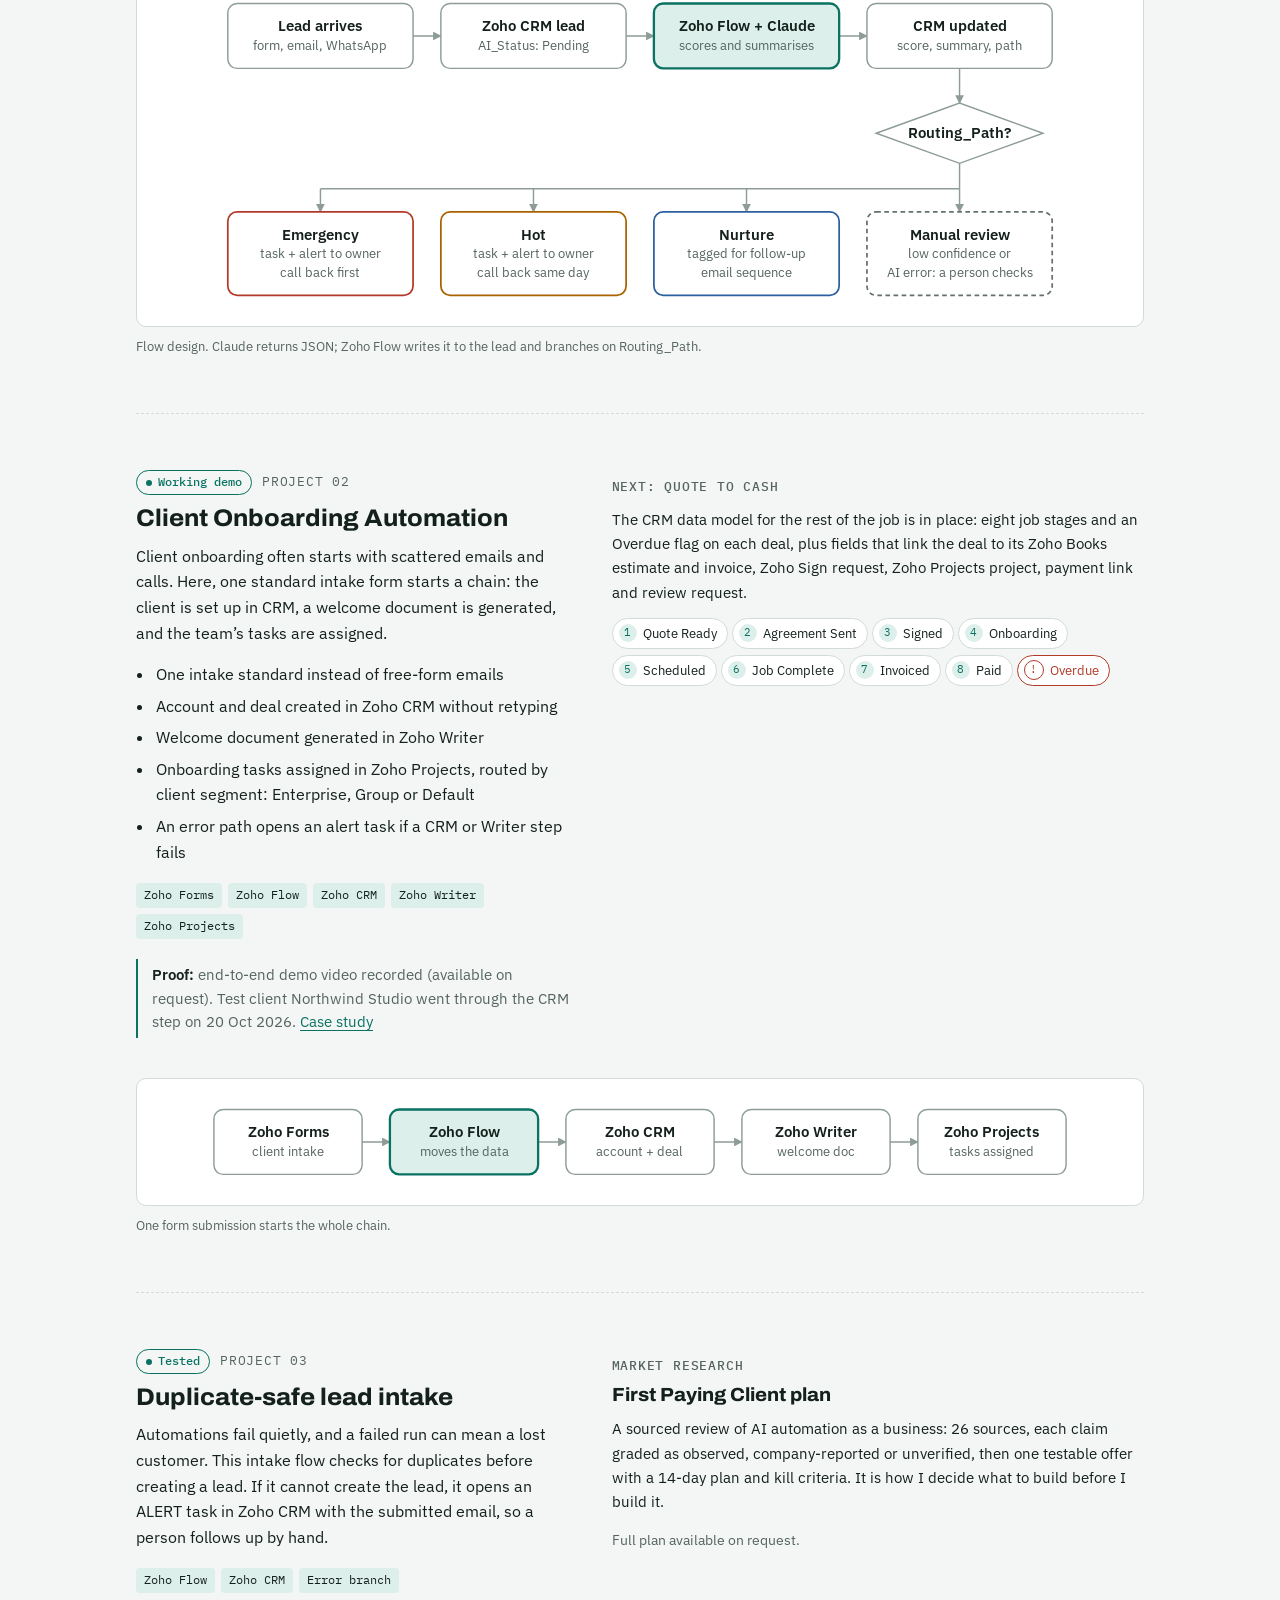
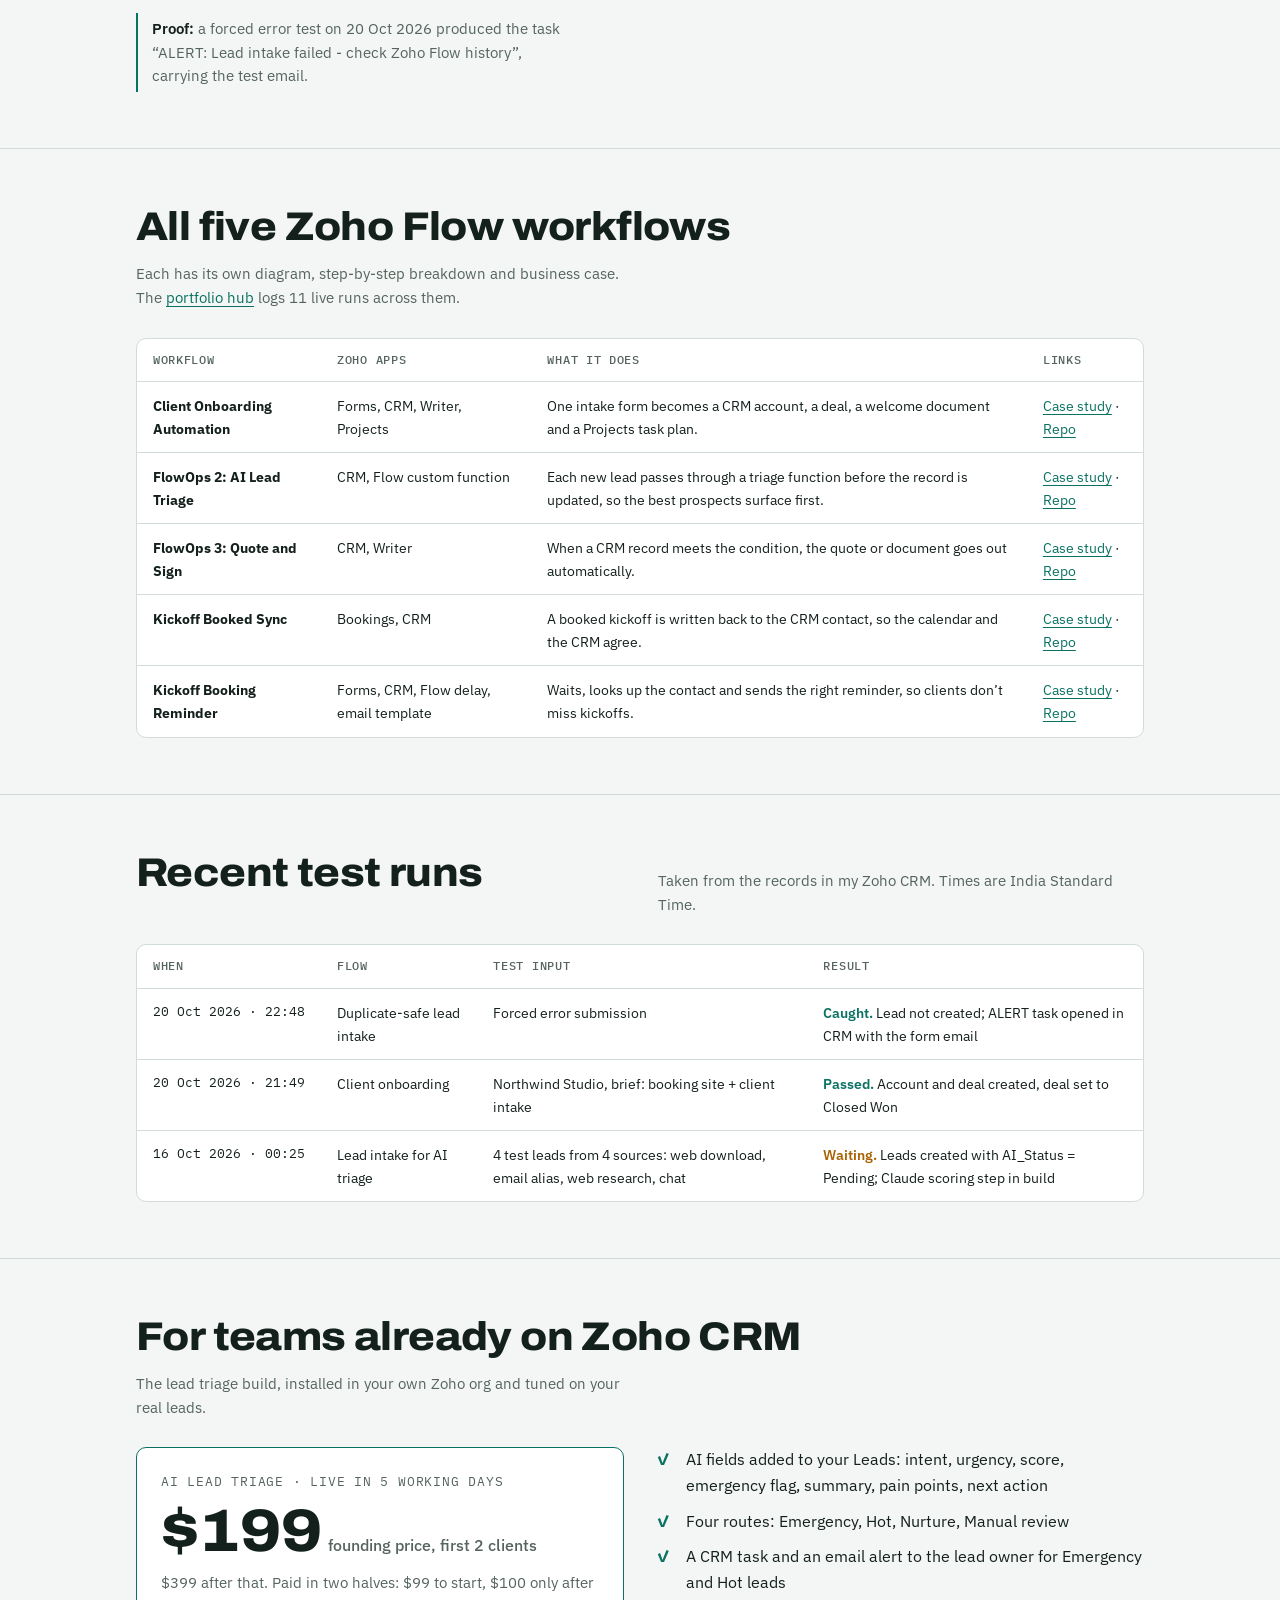
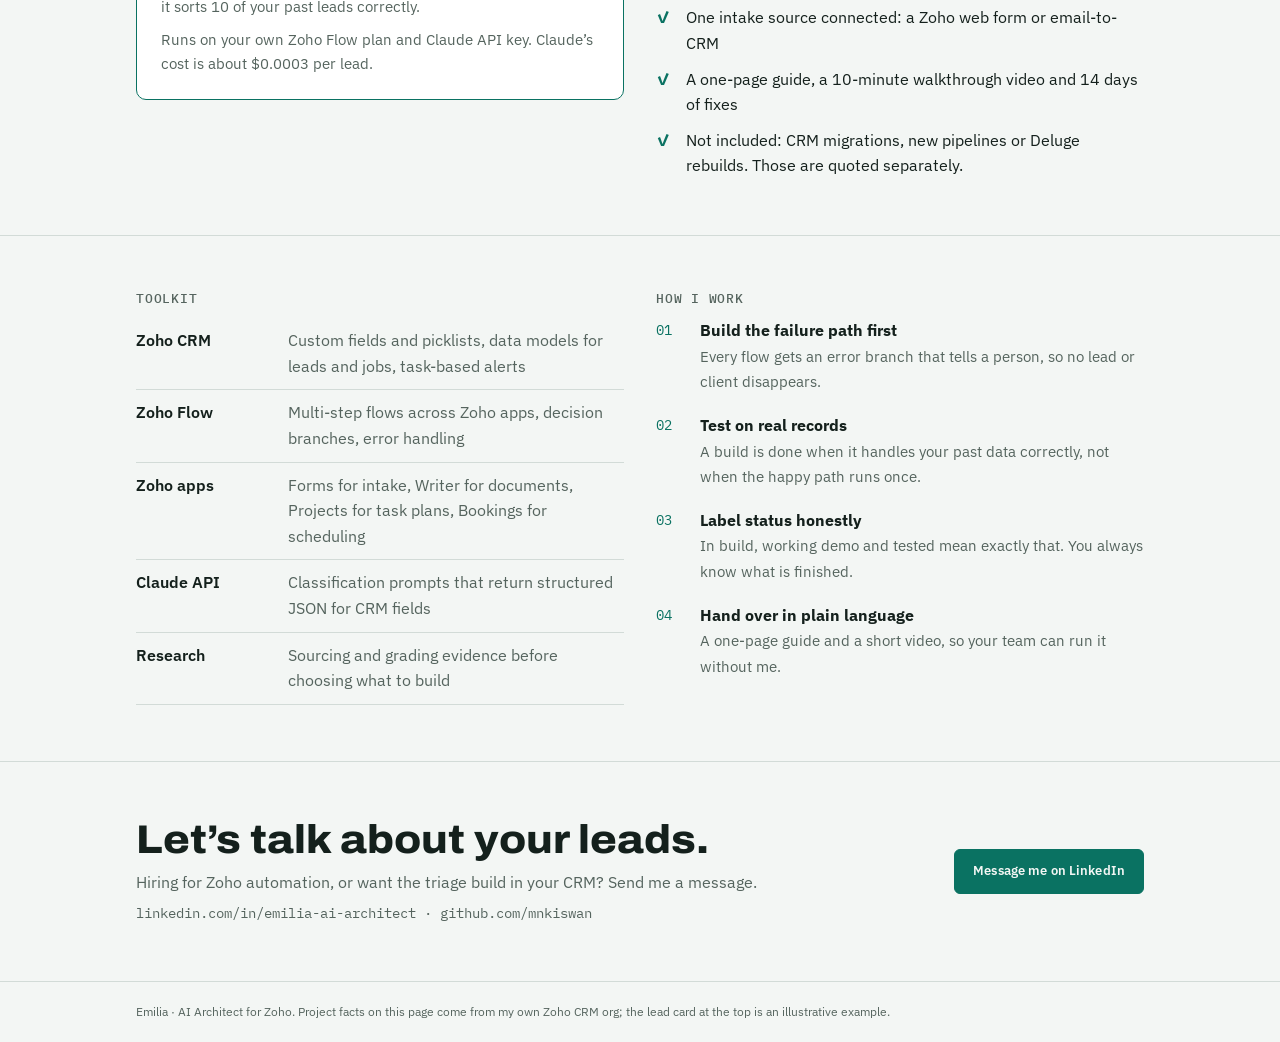
==== commit 0a7cf34e: "Link all five Zoho Flow case studies" ====
--- a/index.html
+++ b/index.html
@@ -240,6 +240,7 @@
     <div class="brand">Emilia<span>AI Architect for Zoho</span></div>
     <nav class="nav" aria-label="Sections">
       <a href="#work">Work</a>
+      <a href="#workflows">Workflows</a>
       <a href="#runs">Test runs</a>
       <a href="#offer">Offer</a>
       <a href="#skills">Skills</a>
@@ -296,7 +297,7 @@
       <div>
         <div class="status-row">
           <span class="chip c-hot">In build</span>
-          <span class="eyebrow">Project 01</span>
+          <span class="eyebrow">Project 01 · FlowOps 2</span>
         </div>
         <h3>AI Lead Triage for Zoho CRM</h3>
         <p class="summary">Small teams lose leads by answering late or answering the wrong ones first. This flow sends each new lead to Claude, writes the answer back into Zoho CRM, and routes it one of four ways.</p>
@@ -309,7 +310,7 @@
         <div class="stack">
           <span class="tag">Zoho CRM</span><span class="tag">Zoho Flow</span><span class="tag">Claude API</span><span class="tag">Web form · Email · WhatsApp</span>
         </div>
-        <p class="evidence"><strong>Where it stands:</strong> the 18-field data model is live in my CRM and test leads are flowing in. The Claude scoring and routing step is being finished, followed by a recorded demo.</p>
+        <p class="evidence"><strong>Where it stands:</strong> FlowOps 2 runs in Zoho Flow today. A <span class="mono">triageLead</span> custom function classifies each new lead (1 recorded run, successful). Next, Claude goes inside that function and fills the AI fields below. <a href="https://mnkiswan.github.io/flowops-2-ai-lead-triage/" target="_blank" rel="noopener">Case study</a></p>
       </div>
       <div class="diagram full">
         <div class="scroll">
@@ -385,12 +386,13 @@
           <li>One intake standard instead of free-form emails</li>
           <li>Account and deal created in Zoho CRM without retyping</li>
           <li>Welcome document generated in Zoho Writer</li>
-          <li>Onboarding tasks assigned in Zoho Projects</li>
+          <li>Onboarding tasks assigned in Zoho Projects, routed by client segment: Enterprise, Group or Default</li>
+          <li>An error path opens an alert task if a CRM or Writer step fails</li>
         </ul>
         <div class="stack">
           <span class="tag">Zoho Forms</span><span class="tag">Zoho Flow</span><span class="tag">Zoho CRM</span><span class="tag">Zoho Writer</span><span class="tag">Zoho Projects</span>
         </div>
-        <p class="evidence"><strong>Proof:</strong> end-to-end demo video recorded (available on request). Test client Northwind Studio went through the CRM step on 20 Oct 2026.</p>
+        <p class="evidence"><strong>Proof:</strong> end-to-end demo video recorded (available on request). Test client Northwind Studio went through the CRM step on 20 Oct 2026. <a href="https://mnkiswan.github.io/client-onboarding-automation/" target="_blank" rel="noopener">Case study</a></p>
       </div>
       <div class="diagram full">
         <div class="scroll">
@@ -454,6 +456,27 @@
   </div>
 </section>
 
+<section class="band" id="workflows">
+  <div class="wrap">
+    <div class="sec-head">
+      <h2>All five Zoho Flow workflows</h2>
+      <p>Each has its own diagram, step-by-step breakdown and business case. The <a href="https://mnkiswan.github.io/zoho-flow-portfolio/" target="_blank" rel="noopener">portfolio hub</a> logs 11 live runs across them.</p>
+    </div>
+    <div class="tablewrap">
+      <table>
+        <thead><tr><th scope="col">Workflow</th><th scope="col">Zoho apps</th><th scope="col">What it does</th><th scope="col">Links</th></tr></thead>
+        <tbody>
+          <tr><td><strong>Client Onboarding Automation</strong></td><td>Forms, CRM, Writer, Projects</td><td>One intake form becomes a CRM account, a deal, a welcome document and a Projects task plan.</td><td><a href="https://mnkiswan.github.io/client-onboarding-automation/" target="_blank" rel="noopener">Case study</a> · <a href="https://github.com/mnkiswan/client-onboarding-automation" target="_blank" rel="noopener">Repo</a></td></tr>
+          <tr><td><strong>FlowOps 2: AI Lead Triage</strong></td><td>CRM, Flow custom function</td><td>Each new lead passes through a triage function before the record is updated, so the best prospects surface first.</td><td><a href="https://mnkiswan.github.io/flowops-2-ai-lead-triage/" target="_blank" rel="noopener">Case study</a> · <a href="https://github.com/mnkiswan/flowops-2-ai-lead-triage" target="_blank" rel="noopener">Repo</a></td></tr>
+          <tr><td><strong>FlowOps 3: Quote and Sign</strong></td><td>CRM, Writer</td><td>When a CRM record meets the condition, the quote or document goes out automatically.</td><td><a href="https://mnkiswan.github.io/flowops-3-quote-and-sign/" target="_blank" rel="noopener">Case study</a> · <a href="https://github.com/mnkiswan/flowops-3-quote-and-sign" target="_blank" rel="noopener">Repo</a></td></tr>
+          <tr><td><strong>Kickoff Booked Sync</strong></td><td>Bookings, CRM</td><td>A booked kickoff is written back to the CRM contact, so the calendar and the CRM agree.</td><td><a href="https://mnkiswan.github.io/kickoff-booked-sync/" target="_blank" rel="noopener">Case study</a> · <a href="https://github.com/mnkiswan/kickoff-booked-sync" target="_blank" rel="noopener">Repo</a></td></tr>
+          <tr><td><strong>Kickoff Booking Reminder</strong></td><td>Forms, CRM, Flow delay, email template</td><td>Waits, looks up the contact and sends the right reminder, so clients don’t miss kickoffs.</td><td><a href="https://mnkiswan.github.io/kickoff-booking-reminder/" target="_blank" rel="noopener">Case study</a> · <a href="https://github.com/mnkiswan/kickoff-booking-reminder" target="_blank" rel="noopener">Repo</a></td></tr>
+        </tbody>
+      </table>
+    </div>
+  </div>
+</section>
+
 <section class="band" id="runs">
   <div class="wrap">
     <div class="sec-head">
@@ -506,7 +529,7 @@
         <dl class="kv">
           <div><dt>Zoho CRM</dt><dd>Custom fields and picklists, data models for leads and jobs, task-based alerts</dd></div>
           <div><dt>Zoho Flow</dt><dd>Multi-step flows across Zoho apps, decision branches, error handling</dd></div>
-          <div><dt>Zoho apps</dt><dd>Forms for intake, Writer for documents, Projects for task assignment</dd></div>
+          <div><dt>Zoho apps</dt><dd>Forms for intake, Writer for documents, Projects for task plans, Bookings for scheduling</dd></div>
           <div><dt>Claude API</dt><dd>Classification prompts that return structured JSON for CRM fields</dd></div>
           <div><dt>Research</dt><dd>Sourcing and grading evidence before choosing what to build</dd></div>
         </dl>
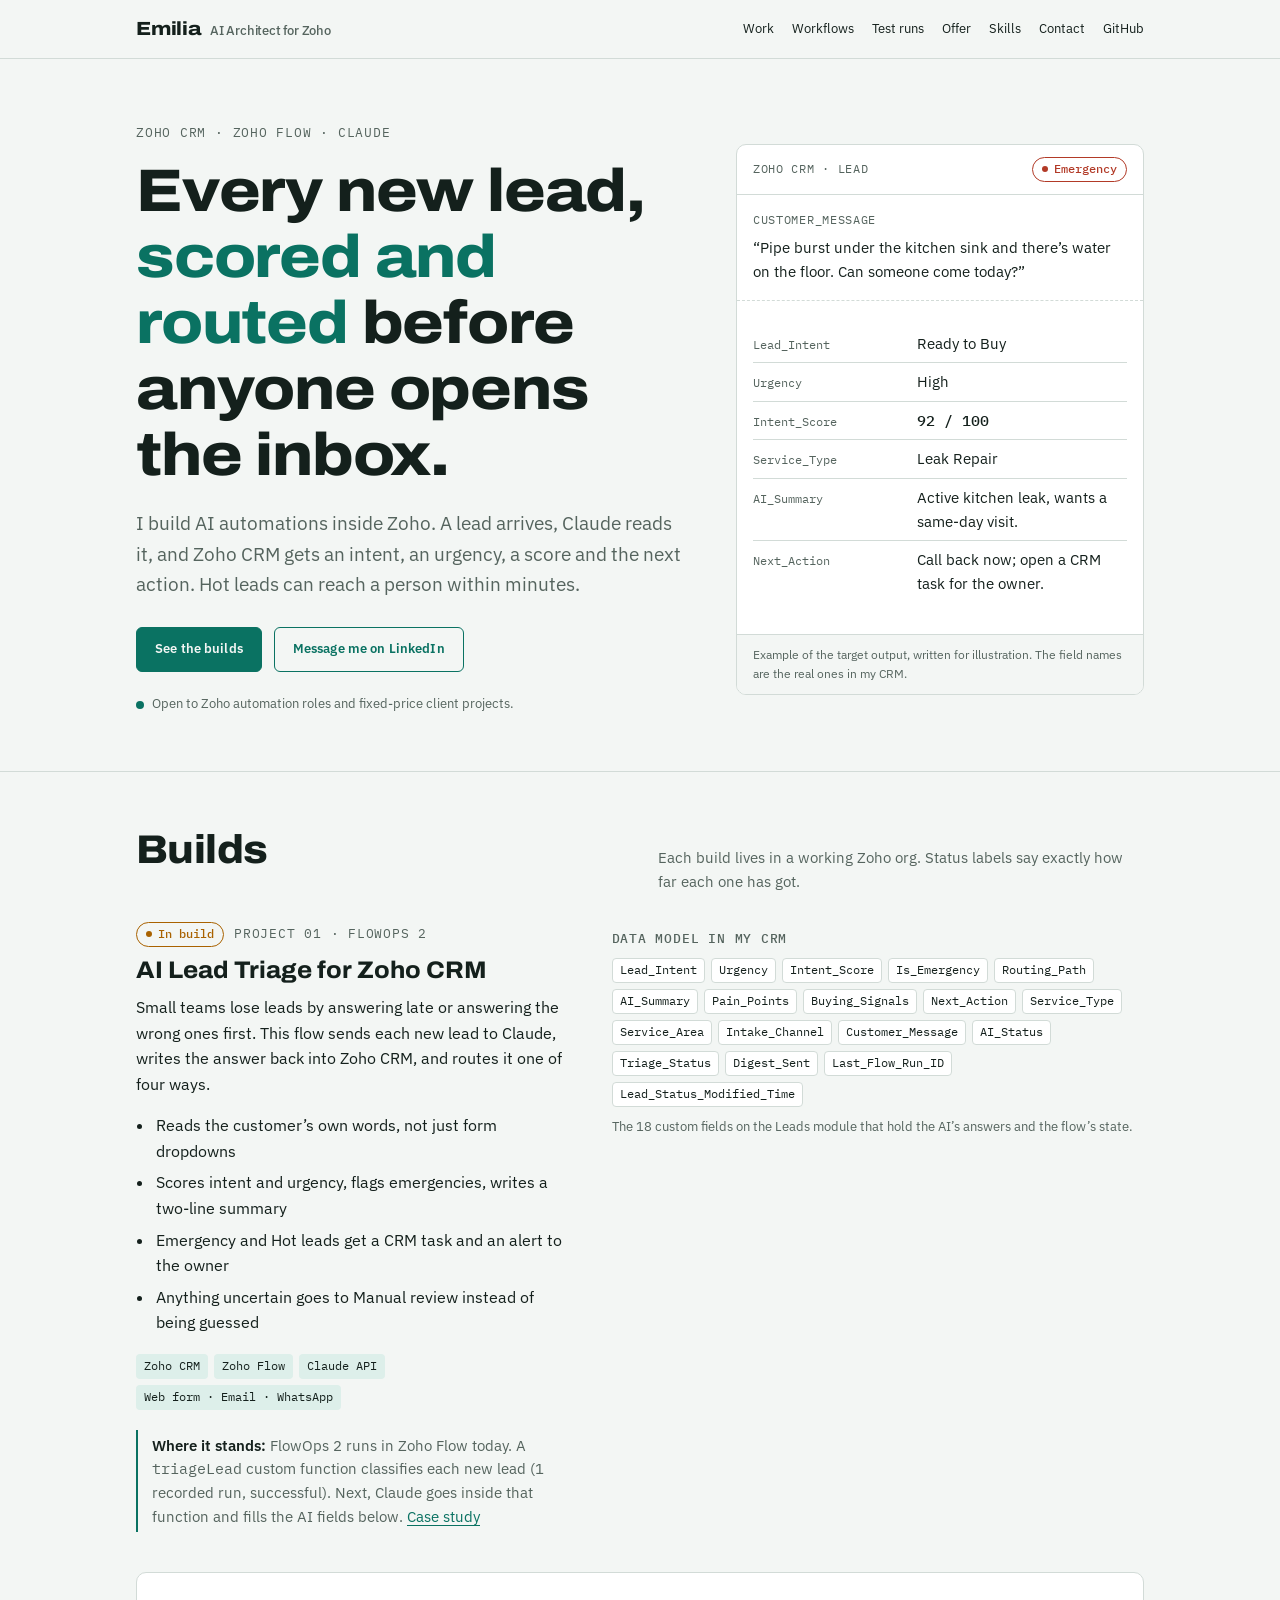
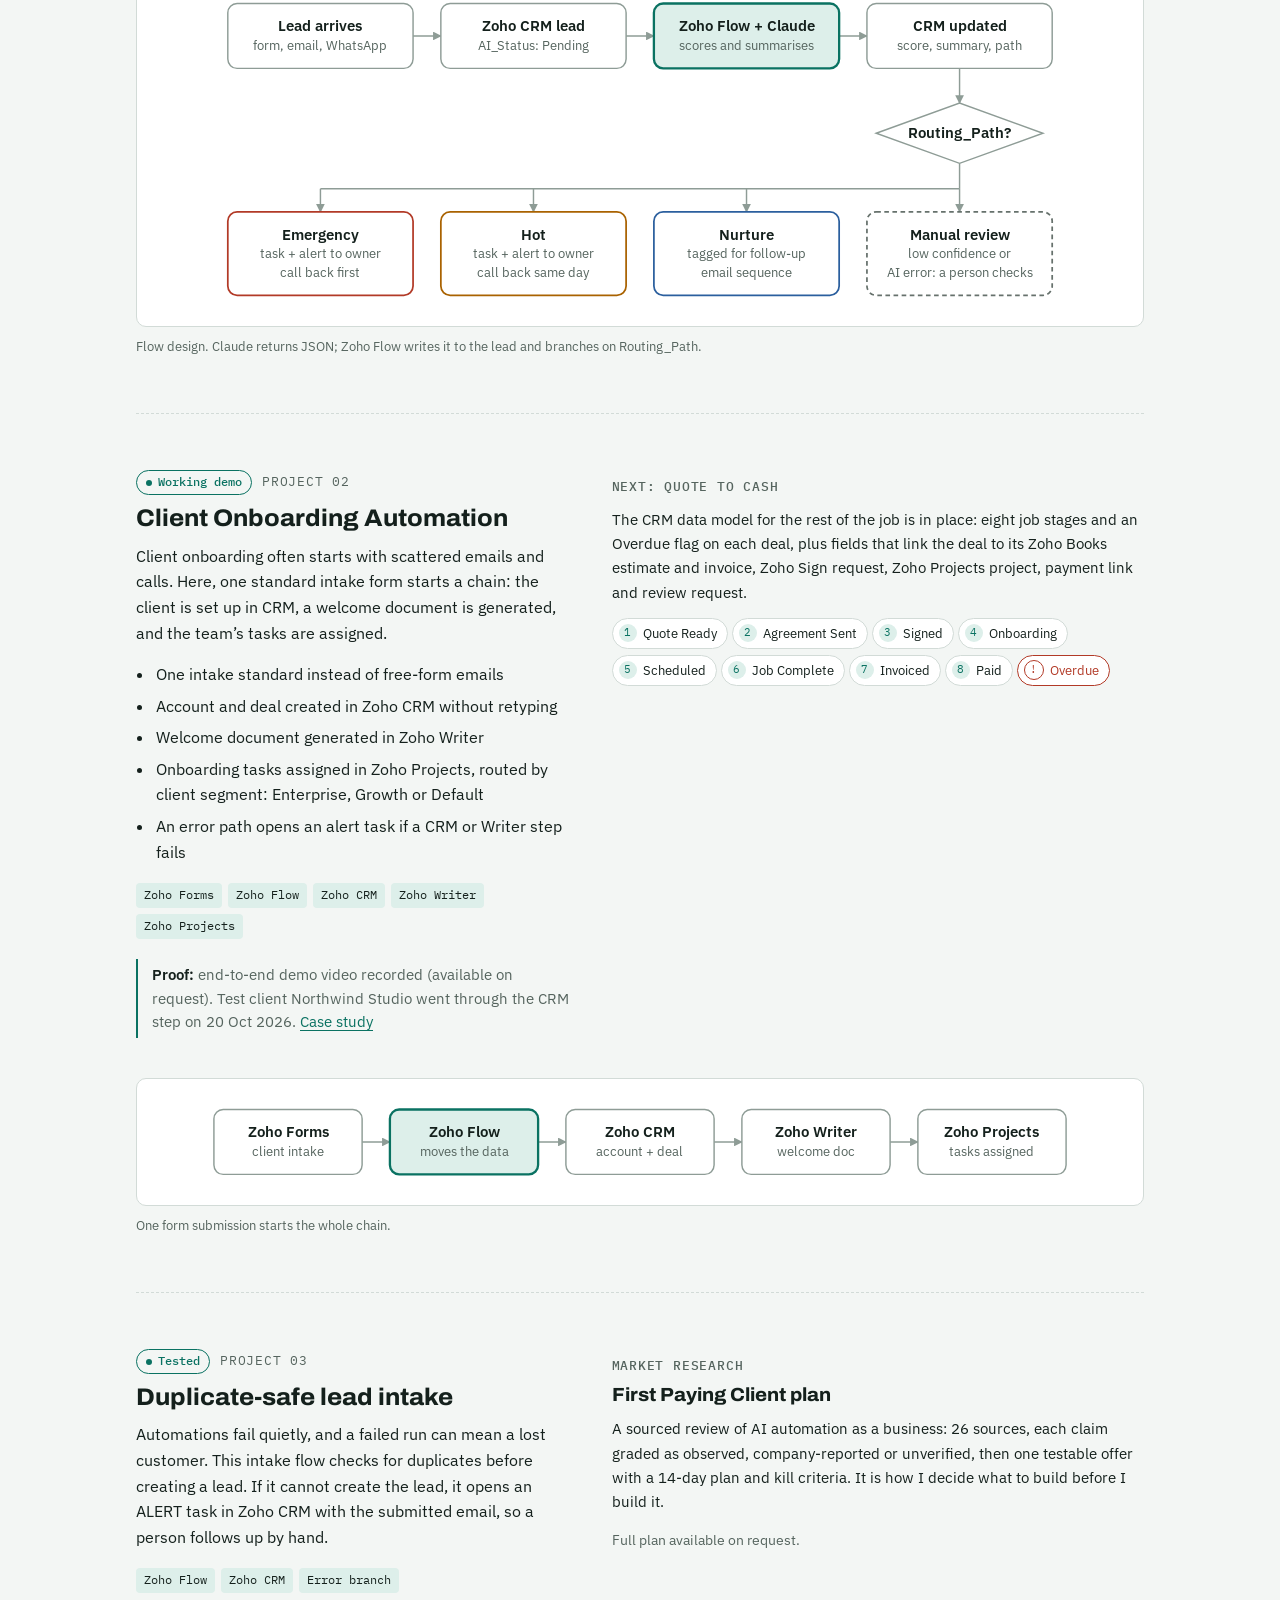
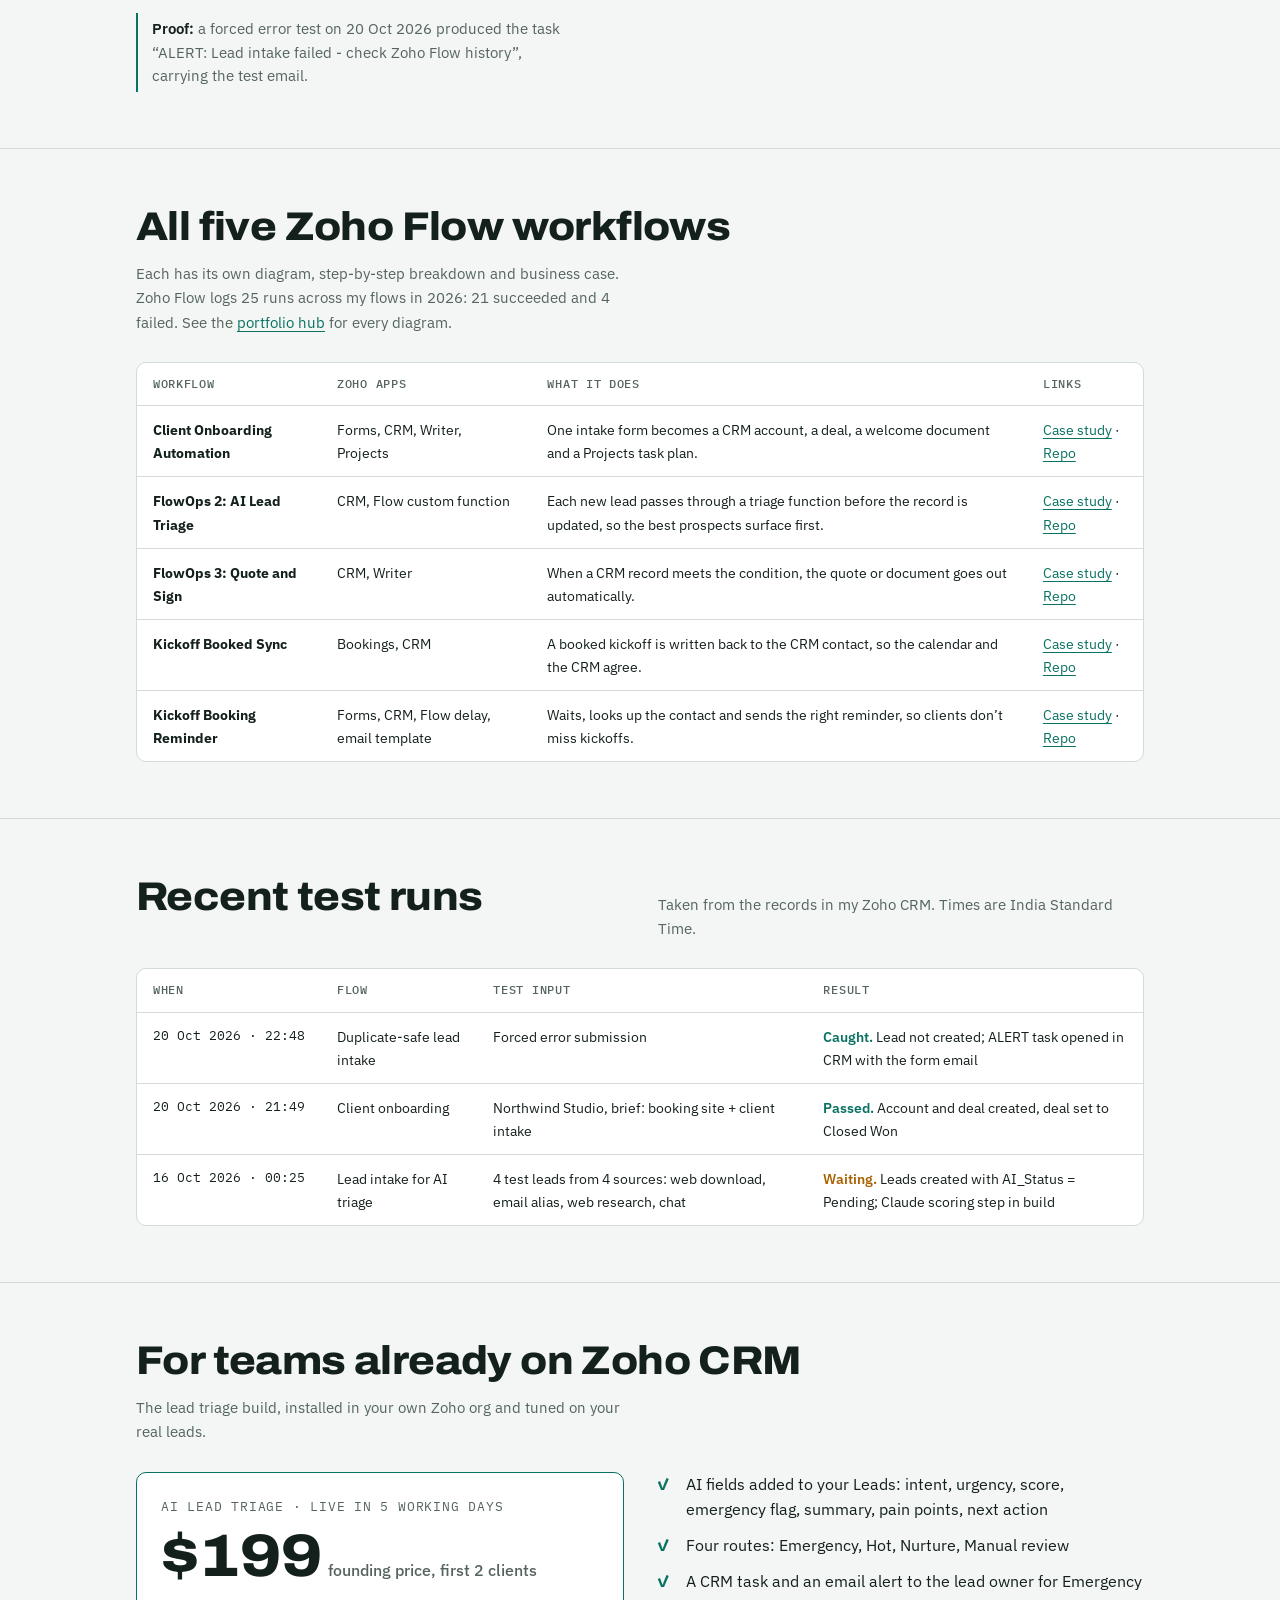
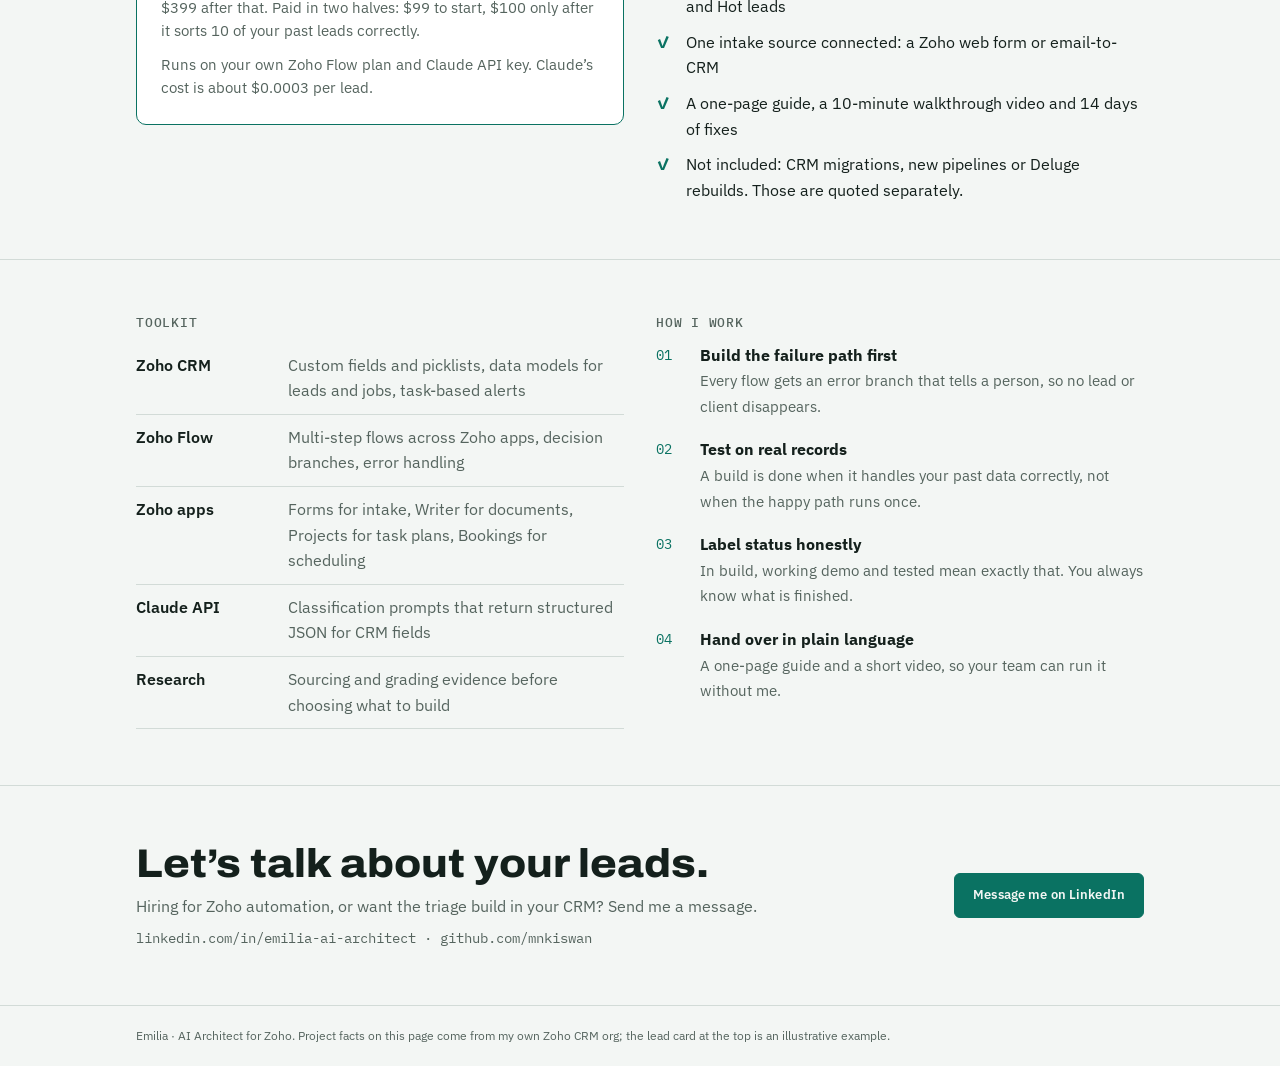
==== commit 57001e92: "Correct segment names and run counts from Zoho Flow" ====
--- a/index.html
+++ b/index.html
@@ -386,7 +386,7 @@
           <li>One intake standard instead of free-form emails</li>
           <li>Account and deal created in Zoho CRM without retyping</li>
           <li>Welcome document generated in Zoho Writer</li>
-          <li>Onboarding tasks assigned in Zoho Projects, routed by client segment: Enterprise, Group or Default</li>
+          <li>Onboarding tasks assigned in Zoho Projects, routed by client segment: Enterprise, Growth or Default</li>
           <li>An error path opens an alert task if a CRM or Writer step fails</li>
         </ul>
         <div class="stack">
@@ -460,7 +460,7 @@
   <div class="wrap">
     <div class="sec-head">
       <h2>All five Zoho Flow workflows</h2>
-      <p>Each has its own diagram, step-by-step breakdown and business case. The <a href="https://mnkiswan.github.io/zoho-flow-portfolio/" target="_blank" rel="noopener">portfolio hub</a> logs 11 live runs across them.</p>
+      <p>Each has its own diagram, step-by-step breakdown and business case. Zoho Flow logs 25 runs across my flows in 2026: 21 succeeded and 4 failed. See the <a href="https://mnkiswan.github.io/zoho-flow-portfolio/" target="_blank" rel="noopener">portfolio hub</a> for every diagram.</p>
     </div>
     <div class="tablewrap">
       <table>
